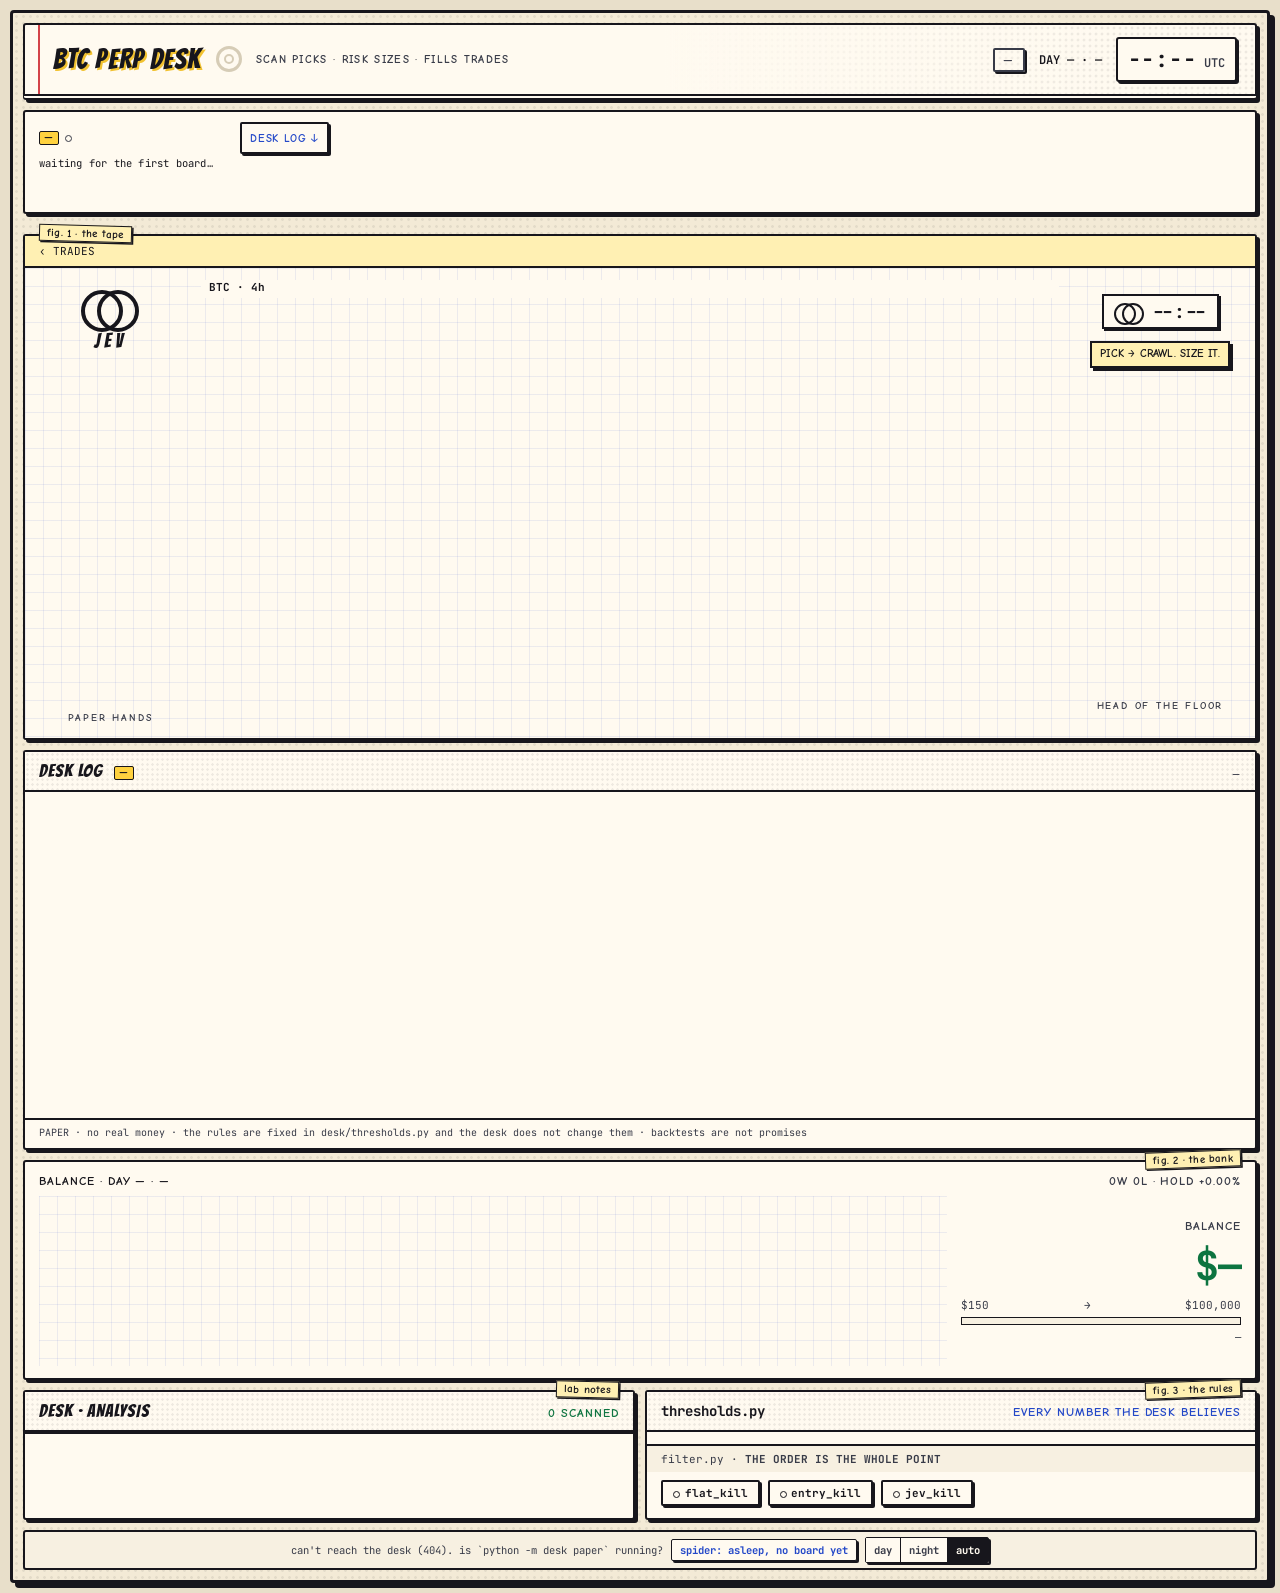
==== dashboard/index.html @ b310fc2a "Comic lab-notebook theme: the review's fixes, tests for its hooks, the rules file - The chart's entr" ====
<!doctype html>
<html lang="en">
<head>
<meta charset="utf-8">
<meta name="viewport" content="width=device-width, initial-scale=1">
<title>Perp Desk</title>
<!-- the comic lab-notebook theme: a day edition and a night edition (auto: the device's light / dark setting; the
     footer's switch picks one and edition.js remembers it on this device) -->
<meta name="color-scheme" content="light dark">
<meta name="theme-color" content="#e8dfca" media="(prefers-color-scheme: light)">
<meta name="theme-color" content="#0d1119" media="(prefers-color-scheme: dark)">
<script>try{var e=localStorage.getItem("desk-edition");if(e=="day"||e=="night")document.documentElement.dataset.edition=e}catch(x){}</script>
<link rel="preconnect" href="https://fonts.googleapis.com">
<link rel="preconnect" href="https://fonts.gstatic.com" crossorigin>
<link rel="stylesheet" href="https://fonts.googleapis.com/css2?family=JetBrains+Mono:wght@400;600;700&display=swap">
<!-- lettering, subset to letters and punctuation: every digit, $, % and sign falls through to JetBrains Mono. The
     headings' face also has the hyphen ("VOL-TREND"): a heading never holds a negative number -->
<link rel="stylesheet" href="https://fonts.googleapis.com/css2?family=Bangers&display=swap&text=ABCDEFGHIJKLMNOPQRSTUVWXYZabcdefghijklmnopqrstuvwxyz%20%21%22%26%27%28%29%2A%2C.%2F%3A%3B%3F%40_%C2%B7%E2%80%A6%E2%80%94%E2%80%93%E2%80%98%E2%80%99%E2%80%9C%E2%80%9D%2D">
<link rel="stylesheet" href="https://fonts.googleapis.com/css2?family=Comic+Neue:wght@700&display=swap&text=ABCDEFGHIJKLMNOPQRSTUVWXYZabcdefghijklmnopqrstuvwxyz%20%21%22%26%27%28%29%2A%2C.%2F%3A%3B%3F%40_%C2%B7%E2%80%A6%E2%80%94%E2%80%93%E2%80%98%E2%80%99%E2%80%9C%E2%80%9D">
<link rel="stylesheet" href="style.css">
<link rel="stylesheet" href="activity.css">
<link rel="stylesheet" href="theme-comic.css">
</head>
<body>
<div class="frame">

  <header class="panel header">
    <div class="brand">
      <h1 id="title">BTC PERP DESK</h1>
      <span class="ring" aria-hidden="true"></span>
      <span class="tagline" id="tagline">SCAN PICKS · RISK SIZES · FILLS TRADES</span>
    </div>
    <div class="clock">
      <span class="mode" id="mode">—</span>
      <span class="daydate" id="daydate">DAY — · —</span>
      <span class="time"><b id="time">--:--</b> UTC</span>
    </div>
  </header>

  <nav class="panel coins" id="coins" hidden aria-label="paper accounts"></nav>
  <section class="panel act-monitor act-wait" id="monitor" aria-label="desk monitor: the last desk run, replayed, and live prices"></section>

  <section class="agents desk-only" id="agents"></section>

  <section class="panel stage desk-only" id="stage">
    <div class="ticker" id="ticker">‹ TRADES</div>
    <div class="stage-body">
      <aside class="stage-left">
        <div class="jev-badge"><span class="jev-rings" aria-hidden="true"></span><span>JEV</span></div>
        <div class="jev-box" id="jevbox"></div>
        <div class="floor-label">PAPER HANDS</div>
      </aside>
      <div class="chart-wrap">
        <div class="chart-head"><span id="chart-title">BTC · 4h</span><span id="chart-sub"></span></div>
        <canvas id="chart"></canvas>
        <canvas id="web" class="web"></canvas>
        <div class="bubbles" id="bubbles"></div>
      </div>
      <aside class="stage-right">
        <div class="chips" id="chips"></div>
        <div class="mini-clock"><span class="jev-rings sm" aria-hidden="true"></span><b id="mini-time">--:--</b></div>
        <div class="bubble static" id="chief-bubble">pick → crawl. size it.</div>
        <div class="sprite-slot" id="chief-sprite"></div>
        <div class="floor-label">HEAD OF THE FLOOR</div>
        <div class="kill-state" id="kill-state"></div>
      </aside>
    </div>
  </section>

  <!-- the VT basket's tab: its three coins instead of the price chart and the agents -->
  <section class="panel basket basket-only" id="basket">
    <div class="ticker" id="vt-ticker">‹ BASKET</div>
    <div class="panel-head"><span>HOLDINGS · AT THE 00:00 UTC CLOSE</span><span class="wait" id="vt-next">NEXT DECISION 00:00 UTC</span></div>
    <div class="vt-body">
      <div class="ol-exp" id="vt-exp"></div>
      <p class="vt-rule" id="vt-rule"></p>
      <div class="holdings" id="holdings"></div>
      <p class="vt-note" id="vt-note"></p>
    </div>
  </section>
  <section class="panel act-log act-wait" id="desklog" aria-label="desk log: the last desk run, step by step, and what is live"></section>

  <section class="panel balance">
    <div class="bal-head">
      <span class="label">BALANCE · <span id="bal-day">DAY —</span> · <span id="bal-mode">—</span></span>
      <span class="label right"><span id="bal-record">0W 0L</span> · HOLD <span id="bal-hold">+0.00%</span></span>
    </div>
    <div class="bal-body">
      <div class="bal-charts">
        <canvas id="equity"></canvas>
        <canvas id="pnlbars"></canvas>
      </div>
      <div class="bal-side">
        <div class="label muted">BALANCE</div>
        <div class="big" id="balance">$—</div>
        <div class="goal">
          <div class="goal-line"><span id="goal-from">$150</span><span>→</span><span id="goal-to">$100,000</span></div>
          <div class="bar"><i id="goal-bar"></i></div>
          <div class="goal-note" id="goal-note">—</div>
        </div>
      </div>
    </div>
  </section>

  <section class="bottom">
    <div class="panel analysis">
      <div class="panel-head"><span id="analysis-title">DESK · ANALYSIS</span><span class="scan-count" id="scanned">0 SCANNED</span></div>
      <div class="stats" id="stats"></div>
      <div class="outlook desk-only" id="outlook"></div>
      <div class="analysis-body">
        <ol class="gates desk-only" id="gates"></ol>
        <ul class="events" id="events"></ul>
      </div>
    </div>
    <div class="panel thresholds">
      <div class="panel-head"><span class="mono-title">thresholds.py</span><span class="accent">EVERY NUMBER THE DESK BELIEVES</span></div>
      <div id="thr"></div>
      <div class="filter-line desk-only">filter.py · <b>THE ORDER IS THE WHOLE POINT</b></div>
      <div class="filter-line basket-only">voltrend.py · <b>ONE CODE PATH: PAPER = BACKTEST</b> · paper only, no kill switches</div>
      <div class="kills desk-only">
        <button data-kill="flat_kill" title="close the position now and stop entering">flat_kill</button>
        <button data-kill="entry_kill" title="keep the position and stop, no new entries">entry_kill</button>
        <button data-kill="jev_kill" title="stop consulting Jev">jev_kill</button>
        <span class="kill-hint" id="kill-hint"></span>
      </div>
    </div>
  </section>

  <footer class="foot"><span id="foot">connecting…</span><button type="button" class="spider-toggle" id="spider-toggle" hidden aria-pressed="true" title="the pixel spider walks to whatever the desk just did: the gate cards in the order the desk checks them, the newest candle, the trigger line, new fills (on VT: each coin's row, then the bank). it curls up when the board is stale">spider: on</button><span class="edition" role="group" aria-label="page colors" title="day or night paper; auto follows this device's light or dark setting"><button type="button" data-edition-pick="day" aria-pressed="false">day</button><button type="button" data-edition-pick="night" aria-pressed="false">night</button><button type="button" data-edition-pick="auto" aria-pressed="true">auto</button></span></footer>
</div>
<script src="app.js"></script>
<script src="spider.js"></script>
<script src="activity.js"></script>
<script src="edition.js"></script>
</body>
</html>
---- dashboard/style.css ----
:root {
  --bg: #070b10;
  --ink: #070b10;
  --panel: #10161f;
  --panel-2: #17202c;
  --line: #2a384c;
  --text: #f3f7fb;
  --muted: #93a0b4;
  --dim: #617086;
  --green: #3ee08f;   /* up, profit, pass, scan */
  --red: #ff3344;     /* down, loss, drop, a kill that is on */
  --orange: #ff6a00;  /* risk, the stop */
  --amber: #ffd84a;   /* paper, vet, wait, an order waiting */
  --yellow: var(--amber); /* activity.css / activity.js still use this name */
  --pink: var(--cyan);    /* activity.css still uses this name; the color is the live cyan */
  --blue: #6ea0ff;    /* crowd, the slow average */
  --cyan: #2ee6ff;    /* crawler, live prices, the fast average */
  --lime: #d6ff4a;    /* size */
  --ice: #d5deea;     /* fills */
  --white: #f7f8fb;   /* chief */
  --btc: #f7931a;
  --eth: #627eea;
  --sol: #8b7cff;
  --vt: #2ee6ff;
  --coin: var(--text);
  --pixel: "Silkscreen", "Press Start 2P", ui-monospace, monospace;
  --mono: "JetBrains Mono", ui-monospace, SFMono-Regular, Menlo, monospace;
  color-scheme: dark;
}
body[data-coin="BTC"] { --coin: var(--btc); }
body[data-coin="ETH"] { --coin: var(--eth); }
body[data-coin="SOL"] { --coin: var(--sol); }
body[data-coin="VT"] { --coin: var(--vt); }

* { box-sizing: border-box; }
html, body { margin: 0; background: #05080c; color: var(--text); font-family: var(--mono); }
body { padding: 10px; }

.frame {
  max-width: 1320px; margin: 0 auto; background-color: var(--bg); border: 1px solid rgba(46, 230, 255, .35);
  border-radius: 2px; padding: 10px; display: grid; gap: 10px;
  background-image:
    linear-gradient(rgba(46, 230, 255, .035) 1px, transparent 1px),
    linear-gradient(90deg, rgba(46, 230, 255, .035) 1px, transparent 1px);
  background-size: 22px 22px;
  box-shadow: 0 0 0 1px rgba(46, 230, 255, .12), 0 16px 40px rgba(0, 0, 0, .35);
}

.panel { background: var(--panel); border: 1px solid var(--line); border-radius: 2px; box-shadow: inset 0 1px 0 rgba(255, 255, 255, .04); }
.label { font-family: var(--pixel); font-size: 12px; letter-spacing: .08em; color: var(--text); }
.muted { color: var(--muted); }
.accent { color: var(--cyan); }
.scan-count { color: var(--green); }
.wait { color: var(--amber); }
.right { text-align: right; }

/* header */
.header { display: flex; justify-content: space-between; align-items: center; padding: 12px 18px; gap: 12px; flex-wrap: wrap; }
.brand { display: flex; align-items: center; gap: 14px; min-width: 0; flex-wrap: wrap; }
.brand h1 { margin: 0; font-family: var(--pixel); font-size: 28px; letter-spacing: .06em; font-weight: 700; color: var(--coin); }
.ring { width: 26px; height: 26px; border: 3px solid var(--dim); border-radius: 50%; position: relative; }
.ring::after { content: ""; position: absolute; inset: 5px; border: 2px solid var(--dim); border-radius: 50%; }
html[data-desk="up"] .ring {
  border-color: transparent; border-top-color: var(--cyan); border-right-color: var(--green);
  animation: spin 2.8s linear infinite;
}
html[data-desk="up"] .ring::after { border-color: transparent; border-bottom-color: var(--cyan); }
@keyframes spin { to { transform: rotate(360deg); } }
.tagline { font-family: var(--pixel); font-size: 11px; color: var(--dim); letter-spacing: .25em; }
.clock { display: flex; align-items: center; gap: 14px; font-family: var(--pixel); font-size: 12px; color: var(--muted); }
.clock .time { border: 1px solid var(--line); padding: 6px 10px; border-radius: 3px; color: var(--muted); }
.clock .time b { font-size: 22px; color: var(--white); font-family: var(--mono); letter-spacing: .04em; }
.mode { padding: 3px 8px; border-radius: 2px; border: 1px solid currentColor; letter-spacing: .15em; }
.mode.paper { color: #1a1203; background: var(--amber); border-color: var(--amber); }
.mode.live { color: #1a0508; background: var(--red); border-color: var(--red); }
.mode.replay { color: #06101f; background: var(--blue); border-color: var(--blue); }
.mode.shadow { color: #06101f; background: var(--cyan); border-color: var(--cyan); }

/* BTC SHADOW: the link on the main board, and its own page (shadow.html) */
.shadow-link { display: flex; gap: 10px; align-items: center; flex-wrap: wrap; padding: 9px 12px; color: var(--text); text-decoration: none; font-size: 11px; border-color: var(--cyan); }
.shadow-link[hidden] { display: none; }
.shadow-link b { font-family: var(--pixel); font-size: 13px; color: var(--btc); letter-spacing: .08em; }
.shadow-link .mode { font-family: var(--pixel); font-size: 10px; }
.shadow-link.bad { border-color: var(--red); }
.shadow-page .back { color: var(--muted); font-family: var(--mono); font-size: 11px; }
.shadow-page .ok { color: var(--green); } .shadow-page .bad { color: var(--red); } .shadow-page .amber { color: var(--amber); }
.sh-status, .sh-lock, .sh-warn { padding: 10px 14px; font-size: 11.5px; line-height: 1.6; overflow-wrap: anywhere; }
.sh-warn { border-color: var(--red); }
.sh-lock form { display: flex; gap: 8px; flex-wrap: wrap; align-items: center; }
.sh-lock input[type=password] { flex: 1 1 220px; min-width: 0; background: var(--panel-2); color: var(--text); border: 1px solid var(--line); padding: 7px 8px; font-family: var(--mono); }
.sh-lock button { background: var(--cyan); color: #06101f; border: 0; padding: 7px 14px; font-family: var(--pixel); cursor: pointer; }
.sh-lock .remember { font-size: 10.5px; color: var(--muted); flex-basis: 100%; }
.sh-err { color: var(--red); flex-basis: 100%; }
#board { display: grid; gap: 10px; }
#board[hidden] { display: none; }
#board .panel-head { display: flex; justify-content: space-between; gap: 10px; flex-wrap: wrap; padding: 8px 12px; font-family: var(--pixel); font-size: 11px; border-bottom: 1px solid var(--line); }
#board .panel-head .muted { font-family: var(--mono); font-size: 10px; }
.sh-two { display: grid; grid-template-columns: repeat(2, minmax(0, 1fr)); gap: 1px; background: var(--line); }
.sh-two > div { background: var(--panel); padding: 10px 12px; min-width: 0; }
.sh-two .big { font-size: 26px; font-weight: 700; margin: 4px 0 8px; }
#board .stats { display: grid; gap: 4px; padding: 8px 12px; }
#board .stats > div { display: flex; justify-content: space-between; gap: 10px; font-size: 11px; border-bottom: 1px dotted var(--line); padding-bottom: 3px; }
#board .stats span { color: var(--muted); flex: 0 0 auto; }
#board .stats b { text-align: right; font-weight: 600; overflow-wrap: anywhere; min-width: 0; }
.sh-body { padding: 8px 12px; font-size: 11.5px; line-height: 1.55; }
.sh-body p { margin: 0 0 6px; }
#board ul { list-style: none; margin: 0; padding: 8px 12px; display: grid; gap: 5px; font-size: 11px; line-height: 1.5; overflow-wrap: anywhere; }
.sh-checks li b { display: inline-block; width: 38px; font-family: var(--pixel); font-size: 10px; }
.sh-checks li i { display: block; font-style: normal; color: var(--dim); margin-left: 42px; }
#board details { margin-top: 3px; } #board summary { color: var(--dim); cursor: pointer; font-size: 10px; }
#board pre { white-space: pre-wrap; overflow-wrap: anywhere; font-size: 10px; color: var(--muted); max-height: 320px; overflow: auto; margin: 4px 0 0; }
.sh-notes { padding-bottom: 8px; } .sh-notes details { padding: 0 12px; }
@media (max-width: 560px) { .sh-two { grid-template-columns: minmax(0, 1fr); } .sh-two .big { font-size: 22px; } }

/* account tabs: one per paper account (BTC, ETH, SOL, the VT basket), plus the total. app.js sets --tabs */
.coins { display: grid; grid-template-columns: repeat(var(--tabs, 4), minmax(0, 1fr)); gap: 1px; padding: 0; overflow: hidden; background: var(--line); }
.coins[hidden] { display: none; }
.coin { background: var(--panel); border: 0; color: var(--text); text-align: left; padding: 9px 12px; cursor: pointer; display: grid; gap: 2px; font-family: var(--mono); min-width: 0; }
.coin:focus-visible { outline: 2px solid var(--cyan); outline-offset: -2px; }
.coin.on { background: #1a2636; }
.coin[data-coin="BTC"] .c-name { color: var(--btc); }
.coin[data-coin="ETH"] .c-name { color: var(--eth); }
.coin[data-coin="SOL"] .c-name { color: var(--sol); }
.coin[data-coin="VT"] .c-name { color: var(--vt); }
.coin.on[data-coin="BTC"] { box-shadow: inset 0 -3px 0 var(--btc); }
.coin.on[data-coin="ETH"] { box-shadow: inset 0 -3px 0 var(--eth); }
.coin.on[data-coin="SOL"] { box-shadow: inset 0 -3px 0 var(--sol); }
.coin.on[data-coin="VT"] { box-shadow: inset 0 -3px 0 var(--vt); }
.coin.total { cursor: default; }
.coin .c-name { font-family: var(--pixel); font-size: 13px; letter-spacing: .08em; display: flex; justify-content: space-between; gap: 6px; }
.coin .c-name i { font-style: normal; font-family: var(--mono); font-size: 10px; color: var(--muted); letter-spacing: 0; }
.coin .c-bank { font-weight: 700; font-size: 16px; }
.coin .c-sub { font-size: 10px; color: var(--muted); white-space: nowrap; overflow: hidden; text-overflow: ellipsis; }
/* five tabs don't fit a desktop's width in one line: let the sub-line wrap there (phones keep one line) */
@media (min-width: 561px) { .coin { align-content: start; } .coin .c-sub { white-space: normal; } }
.live-dot { display: inline-block; width: 7px; height: 7px; border-radius: 50%; background: var(--cyan); margin-right: 5px; vertical-align: middle; box-shadow: 0 0 8px var(--cyan); animation: pulse 1.4s infinite; }
.live-word { color: var(--cyan); }
@keyframes pulse { 0%, 100% { opacity: 1; } 50% { opacity: .25; } }

/* the VT basket's tab (render() sets body.kind-basket) has no agents, candle chart, gates or kill switches */
body.kind-basket .desk-only, body:not(.kind-basket) .basket-only { display: none; }
body.kind-basket .analysis-body { grid-template-columns: minmax(0, 1fr); }

/* agent cards */
.agents { display: grid; grid-template-columns: repeat(4, minmax(0, 1fr)); gap: 10px; }
.card {
  background: var(--panel); border: 1px solid var(--line); border-top: 2px solid var(--card, var(--line)); border-radius: 2px; padding: 10px 12px 9px;
  display: grid; grid-template-columns: 38px 1fr auto; grid-template-rows: auto auto auto auto; column-gap: 10px;
  min-width: 0; position: relative; overflow: hidden;
}
.card::after {
  content: ""; position: absolute; top: 0; bottom: 0; left: 0; width: 42%;
  background: linear-gradient(90deg, transparent, rgba(255, 255, 255, .16), transparent);
  transform: translate3d(-130%, 0, 0); pointer-events: none;
}
html[data-desk="up"] .card.alert::after,
html[data-desk="up"] .card.active::after { animation: sheen 4.8s ease-in-out infinite; }
.card:nth-child(2)::after { animation-delay: .55s; }
.card:nth-child(3)::after { animation-delay: 1.1s; }
.card:nth-child(4)::after { animation-delay: 1.65s; }
.card:nth-child(5)::after { animation-delay: 2.2s; }
.card:nth-child(6)::after { animation-delay: 2.75s; }
.card:nth-child(7)::after { animation-delay: 3.3s; }
.card:nth-child(8)::after { animation-delay: 3.85s; }
@keyframes sheen {
  0%, 62% { transform: translate3d(-130%, 0, 0); }
  100% { transform: translate3d(280%, 0, 0); }
}
.card.alert { box-shadow: 0 0 0 1px var(--card, var(--line)) inset, 0 0 16px color-mix(in srgb, var(--card, var(--white)) 42%, transparent); }
.card.blocked { border-color: var(--red); box-shadow: 0 0 0 1px var(--red) inset, 0 0 14px rgba(255, 77, 109, .35); }
.card .sprite { grid-row: 1 / span 2; width: 34px; height: 34px; image-rendering: pixelated; }
.card .name { font-family: var(--pixel); font-size: 18px; font-weight: 700; letter-spacing: .04em; line-height: 1.1; }
.card .role { font-family: var(--pixel); font-size: 10px; color: var(--dim); grid-column: 2; }
.card .asks { position: absolute; top: 8px; right: 10px; font-family: var(--pixel); font-size: 9px; color: var(--muted); border: 1px solid var(--line); padding: 1px 5px; }
.card .detail { grid-column: 1 / span 2; font-family: var(--pixel); font-size: 10px; color: var(--dim); margin-top: 8px; white-space: nowrap; overflow: hidden; text-overflow: ellipsis; }
.card .value { grid-column: 3; grid-row: 3; align-self: end; font-family: var(--mono); font-weight: 700; font-size: 18px; white-space: nowrap; color: var(--card, var(--text)); }
.card .bar { grid-column: 1 / span 3; margin-top: 5px; }
.card .quote { grid-column: 1 / span 3; font-size: 10.5px; color: var(--muted); margin-top: 5px; white-space: nowrap; overflow: hidden; text-overflow: ellipsis; }
.bar { height: 3px; background: var(--line); border-radius: 2px; overflow: hidden; }
.bar i { display: block; height: 100%; width: 0; background: var(--green); transition: width .4s; }

/* stage */
.stage { padding: 0; overflow: hidden; }
.ticker { font-family: var(--pixel); font-size: 11px; color: var(--muted); letter-spacing: .08em; padding: 8px 14px; border-bottom: 1px solid var(--line); white-space: nowrap; overflow: hidden; text-overflow: ellipsis; }
.ticker .hl { color: var(--white); border: 1px solid var(--line); padding: 0 6px; margin: 0 4px; }
.ticker .hl.long { color: var(--green); border-color: var(--green); }
.ticker .hl.short { color: var(--red); border-color: var(--red); }
.ticker .hl.flat { color: var(--muted); border-color: var(--line); }
.stage-body { display: grid; grid-template-columns: 170px minmax(0, 1fr) 190px; min-height: 470px; background:
  radial-gradient(ellipse at 50% 120%, rgba(46, 230, 255, .08), transparent 60%), var(--panel); }
.stage-left, .stage-right { padding: 14px; display: flex; flex-direction: column; gap: 12px; align-items: center; }
.jev-badge { display: flex; flex-direction: column; align-items: center; gap: 6px; font-family: var(--pixel); font-size: 16px; letter-spacing: .3em; margin-top: 8px; }
.jev-rings { width: 58px; height: 34px; position: relative; display: inline-block; }
.jev-rings::before, .jev-rings::after { content: ""; position: absolute; top: 0; width: 34px; height: 34px; border: 4px solid var(--white); border-radius: 50%; }
.jev-rings::before { left: 0; } .jev-rings::after { right: 0; }
.jev-rings.sm { width: 30px; height: 18px; } .jev-rings.sm::before, .jev-rings.sm::after { width: 18px; height: 18px; border-width: 2px; }
.jev-box { width: 100%; font-size: 10.5px; color: var(--muted); display: grid; gap: 6px; }
.jev-box .q { display: grid; gap: 3px; }
.jev-box .q span { font-family: var(--pixel); font-size: 9px; color: var(--dim); }
.floor-label { font-family: var(--pixel); font-size: 10px; color: var(--muted); letter-spacing: .18em; margin-top: auto; text-align: center; }

.chart-wrap { position: relative; padding: 12px 6px 6px; min-width: 0; overflow: hidden; }
.chart-head { display: flex; gap: 12px; flex-wrap: wrap; font-family: var(--pixel); font-size: 11px; color: var(--muted); padding: 0 8px 4px; }
#chart-title { color: var(--coin); }
.chart-head #chart-sub { color: var(--dim); }
.swatch { display: inline-block; width: 14px; height: 3px; margin: 0 1px 0 3px; vertical-align: middle; border-radius: 1px; }
.swatch.fast { background: var(--cyan); box-shadow: 0 0 6px var(--cyan); }
.swatch.slow { background: var(--blue); }
.swatch.channel { width: 16px; background: repeating-linear-gradient(90deg, var(--muted) 0 3px, transparent 3px 5px); }
.swatch.stop { background: var(--orange); }
.chart-wrap::before {
  content: ""; position: absolute; left: 8px; right: 8px; top: 28px; height: 2px; z-index: 1;
  background: linear-gradient(90deg, transparent, var(--cyan), transparent);
  opacity: 0; pointer-events: none; transform: translate3d(0, 0, 0);
}
body.has-live .chart-wrap::before { opacity: .5; animation: scan 3.6s linear infinite; }
@keyframes scan { from { transform: translate3d(0, 0, 0); } to { transform: translate3d(0, 300px, 0); } }
#chart { width: 100%; height: 330px; display: block; }
.web { position: absolute; left: 0; top: 0; width: 100%; height: 100%; pointer-events: none; }
.bubbles { position: absolute; inset: 0; pointer-events: none; z-index: 2; }
.bubble { position: absolute; font-size: 10.5px; color: var(--white); background: rgba(13,15,31,.92); border: 1px solid var(--dim); padding: 4px 7px; border-radius: 2px; max-width: 250px; line-height: 1.35; }
.bubble.static { position: static; border-color: var(--line); }
.bubble b { font-family: var(--pixel); font-size: 9px; letter-spacing: .1em; margin-right: 5px; }
.sprite-slot canvas { width: 48px; height: 48px; image-rendering: pixelated; }

.chips { display: flex; gap: 4px; flex-wrap: wrap; justify-content: center; }
.chip { width: 30px; height: 30px; border-radius: 50%; display: grid; place-items: center; font-family: var(--pixel); font-size: 12px; color: #111; font-weight: 700; border: 2px solid rgba(0,0,0,.35); }
.chip.off { opacity: .28; }
.mini-clock { display: flex; align-items: center; gap: 8px; border: 1px solid var(--line); padding: 4px 10px; }
.mini-clock b { color: var(--text); font-size: 18px; }
.kill-state { font-family: var(--pixel); font-size: 10px; display: grid; gap: 3px; width: 100%; }
.kill-state div { display: flex; justify-content: space-between; color: var(--dim); }
.kill-state .on { color: var(--red); }

/* the VT basket: one row per coin */
.basket { overflow: hidden; }
.vt-body { padding: 10px 14px 12px; display: grid; gap: 8px; }
.vt-body .ol-exp { margin: 0; }
.vt-rule, .vt-note { margin: 0; font-size: 10.5px; color: var(--muted); line-height: 1.5; }
.holdings { display: grid; gap: 1px; background: var(--line); border: 1px solid var(--line); }
.h-row { display: grid; grid-template-columns: 84px repeat(6, minmax(0, 1fr)); gap: 1px; }
.h-row > div { background: var(--panel-2); padding: 6px 8px; min-width: 0; }
.h-row > div > span { display: none; font-size: 9.5px; color: var(--dim); }   /* per-cell labels: phones only */
.h-row b { display: block; font-size: 12px; white-space: nowrap; overflow: hidden; text-overflow: ellipsis; }
.h-row i { display: block; font-style: normal; font-size: 10px; color: var(--muted); }
.h-row .h-coin b { font-family: var(--pixel); font-size: 13px; color: var(--text); }
.h-row .h-coin.coin-btc b { color: var(--btc); }
.h-row .h-coin.coin-eth b { color: var(--eth); }
.h-row .h-coin.coin-sol b { color: var(--sol); }
html[data-desk="up"] .pend b { animation: pulse 1.6s infinite; }
.h-row .pend b { color: var(--amber); }
.h-head > div { background: var(--panel); font-size: 9.5px; color: var(--dim); padding: 5px 8px; }
.rule { display: grid; grid-template-columns: minmax(0, 1fr) auto; column-gap: 8px; padding: 2px 0 3px 12px; border-bottom: 1px dotted var(--line); }
.rule .n { color: var(--text); }
.rule i { grid-column: 1 / -1; font-style: normal; font-size: 10px; color: var(--dim); }

/* balance */
.balance { padding: 12px 14px; }
.bal-head { display: flex; justify-content: space-between; gap: 10px; flex-wrap: wrap; }
.bal-head .right { color: var(--muted); }
.bal-head .ok { color: var(--green); }
.bal-head .bad { color: var(--red); }
body.has-live .big { text-shadow: 0 0 16px color-mix(in srgb, currentColor 50%, transparent); }
.bal-body { display: grid; grid-template-columns: minmax(0, 1fr) 280px; gap: 14px; margin-top: 8px; }
.bal-charts canvas { width: 100%; display: block; }
#equity { height: 120px; }
#pnlbars { height: 46px; margin-top: 4px; }
.bal-side { display: flex; flex-direction: column; align-items: flex-end; justify-content: center; gap: 6px; }
.big { font-family: var(--mono); font-weight: 700; font-size: 40px; color: var(--green); letter-spacing: -.01em; }
.goal { width: 100%; display: grid; gap: 5px; }
.goal-line { display: flex; justify-content: space-between; font-family: var(--pixel); font-size: 11px; color: var(--muted); }
.goal .bar { height: 6px; } .goal .bar i { background: var(--green); box-shadow: 0 0 8px rgba(62, 224, 143, .55); }
.goal-note { font-size: 10.5px; color: var(--muted); text-align: right; }
.goal-note span { white-space: nowrap; }

/* bottom */
.bottom { display: grid; grid-template-columns: minmax(0, 1fr) minmax(0, 1fr); gap: 10px; }
.panel-head { display: flex; justify-content: space-between; gap: 8px; font-family: var(--pixel); font-size: 12px; letter-spacing: .08em; padding: 10px 14px; border-bottom: 1px solid var(--line); }
.mono-title { font-family: var(--mono); font-weight: 700; letter-spacing: 0; font-size: 14px; }
.stats { display: grid; grid-template-columns: repeat(7, minmax(0, 1fr)); gap: 1px; background: var(--line); border-bottom: 1px solid var(--line); }
.stats div { background: var(--panel-2); padding: 6px 8px; min-width: 0; }
.stats span { display: block; font-size: 9.5px; color: var(--dim); }
.stats b { font-size: 12px; white-space: nowrap; }
.stats .sym b { color: var(--coin); font-family: var(--pixel); }
.outlook:empty { display: none; }
.outlook { padding: 8px 14px 0; }
.ol-head { font-family: var(--pixel); font-size: 10px; color: var(--muted); letter-spacing: .06em; margin-bottom: 5px; }
.ol-exp { font-family: var(--pixel); font-size: 10px; color: var(--orange); letter-spacing: .06em; margin-bottom: 6px; }
.ol-rows { display: flex; gap: 6px; overflow-x: auto; padding-bottom: 4px; }
.ol-rows div { flex: 0 0 auto; background: var(--panel-2); border: 1px solid var(--line); border-radius: 3px; padding: 4px 8px; display: grid; gap: 1px; }
.ol-rows div.now { border-color: var(--green); }
.ol-rows span { font-size: 9.5px; color: var(--dim); }
.ol-rows b { font-size: 12px; }
.ol-rows i { font-style: normal; font-size: 10px; color: var(--muted); }
.analysis-body { display: grid; grid-template-columns: minmax(0, 1fr) minmax(0, 1fr); gap: 10px; padding: 10px 14px; }
.gates { list-style: none; margin: 0; padding: 0; display: grid; gap: 2px; font-size: 11px; }
.gates li { display: flex; justify-content: space-between; gap: 8px; border-bottom: 1px dotted var(--line); padding: 2px 0; min-width: 0; }
.gates li span:first-child { color: var(--muted); white-space: nowrap; overflow: hidden; text-overflow: ellipsis; min-width: 0; }
.v { font-family: var(--pixel); font-size: 10px; font-weight: 700; }
.v.PASS { color: var(--green); } .v.MARK { color: var(--amber); } .v.DROP { color: var(--red); }
.v.WAIT { color: var(--blue); } .v.SKIP { color: var(--dim); }
.events { list-style: none; margin: 0; padding: 0; font-size: 10.5px; color: var(--muted); display: grid; gap: 4px; max-height: 260px; overflow: auto; align-content: start; }
.events b { font-family: var(--pixel); font-size: 9px; margin-right: 4px; }

.thresholds { display: flex; flex-direction: column; }
#thr { padding: 6px 14px; font-size: 11.5px; flex: 1; }
.thr-sec { color: var(--dim); font-size: 10.5px; margin: 8px 0 3px; }
.thr-row { display: grid; grid-template-columns: minmax(0, 1fr) 90px 90px 16px; gap: 8px; padding: 1px 0 1px 12px; }
.thr-row .n { color: var(--text); white-space: nowrap; overflow: hidden; text-overflow: ellipsis; }
.thr-row .t { color: var(--dim); }
.thr-row .c { text-align: right; }
.ok { color: var(--green); } .bad { color: var(--red); } .na { color: var(--dim); }
.filter-line { padding: 6px 14px; font-size: 11px; color: var(--muted); border-top: 1px solid var(--line); }
.kills { display: flex; gap: 8px; padding: 8px 14px 12px; flex-wrap: wrap; align-items: center; }
.kills button { font-family: var(--mono); font-size: 11px; color: var(--green); background: transparent; border: 1px solid var(--green); padding: 4px 10px; border-radius: 2px; cursor: pointer; }
.kills button.on { color: #111; background: var(--red); border-color: var(--red); }
.kills button:focus-visible { outline: 2px solid var(--cyan); outline-offset: 2px; }
.kill-hint { font-size: 10px; color: var(--dim); }

.foot { font-size: 10px; color: var(--dim); text-align: center; padding: 2px; }
.spider-toggle { font: inherit; color: var(--muted); background: transparent; border: 1px solid var(--line); border-radius: 2px; padding: 2px 8px; margin-left: 8px; cursor: pointer; }
.spider-toggle[aria-pressed="true"] { color: var(--cyan); border-color: var(--cyan); }
.spider-toggle:focus-visible { outline: 2px solid var(--cyan); outline-offset: 2px; }

/* the walking crawler (spider.js): clipped to the frame so it can never move or widen the page, and it never
   takes a tap or a click */
.frame { position: relative; }
.spider-layer { position: absolute; inset: 0; overflow: hidden; pointer-events: none; z-index: 5; }
.spider-layer[hidden] { display: none; }
.spider, .spider-silk { position: absolute; left: 0; top: 0; pointer-events: none; will-change: transform; }
.spider { width: 36px; height: 36px; image-rendering: pixelated; filter: drop-shadow(0 0 2px rgba(46, 230, 255, .95)); }
.spider[data-mood="walk"] { filter: drop-shadow(0 0 3px #2ee6ff); }
.spider[data-mood="found"] { filter: drop-shadow(0 0 3px #ffd84a); }
.spider[data-mood="trade"] { filter: drop-shadow(0 0 3px #f7f8fb); }
.spider.asleep, .spider[data-mood="asleep"] { opacity: .4; filter: none; }   /* no fresh board: the desk is not running */
.spider-silk { display: none; width: 1px; height: 1px; background: var(--cyan); box-shadow: 0 0 6px var(--cyan); transform-origin: 0 0; }

/* phones and narrow windows */
@media (max-width: 980px) {
  .agents { grid-template-columns: repeat(2, minmax(0, 1fr)); }
  .stage-body { grid-template-columns: minmax(0, 1fr); }
  .stage-left, .stage-right { flex-direction: row; flex-wrap: wrap; justify-content: center; }
  .stage-left .floor-label, .stage-right .floor-label, .sprite-slot, .bubble.static { display: none; }
  .jev-box { width: auto; flex: 1; min-width: 200px; }
  .bubbles { display: none; }
  .bal-body, .bottom, .analysis-body { grid-template-columns: minmax(0, 1fr); }
  .bal-side { align-items: flex-start; order: -1; }
  .stats { grid-template-columns: repeat(4, minmax(0, 1fr)); }
  .h-row { grid-template-columns: 64px repeat(6, minmax(0, 1fr)); }
  .h-row b { white-space: normal; }
}
@media (max-width: 560px) {
  body { padding: 4px; }
  .frame { padding: 6px; gap: 6px; }
  /* on a phone, what you check first goes first: money, position, chart, then the desk */
  .header { order: 1; } .coins { order: 1; } .balance { order: 2; }
  .coins { grid-template-columns: repeat(2, minmax(0, 1fr)); } .stage, .basket { order: 3; } .agents { order: 4; }
  .coin.total:nth-child(odd) { grid-column: 1 / -1; }   /* five tabs: ALL takes the last row */
  .h-head { display: none; }
  .h-row { grid-template-columns: repeat(2, minmax(0, 1fr)); }
  .h-row .h-coin { grid-column: 1 / -1; display: flex; align-items: baseline; gap: 10px; }
  .h-row .h-coin > span { display: none; }
  .h-row > div > span { display: block; }
  .rule { padding-left: 0; }
  .bottom { order: 5; } .foot { order: 6; }
  .header { padding: 10px 12px; }
  .clock { width: 100%; justify-content: space-between; gap: 6px; flex-wrap: nowrap; }
  .daydate { white-space: nowrap; font-size: 10px; letter-spacing: .04em; }
  .clock .time { white-space: nowrap; padding: 4px 6px; }
  .clock .time b { font-size: 16px; }
  .mode { letter-spacing: .08em; padding: 3px 6px; }
  .coin .c-sub { white-space: normal; display: -webkit-box; -webkit-line-clamp: 2; -webkit-box-orient: vertical; }
  .ticker { white-space: normal; line-height: 1.7; }
  .agents { grid-template-columns: repeat(2, minmax(0, 1fr)); gap: 6px; }
  .card { grid-template-columns: 26px 1fr; padding: 8px; column-gap: 7px; }
  .card .sprite { width: 24px; height: 24px; grid-row: 1; }
  .card .name { font-size: 13px; align-self: center; }
  .card .role, .card .asks { display: none; }
  .card .detail { grid-column: 1 / span 2; margin-top: 6px; }
  .card .value { grid-column: 1 / span 2; grid-row: auto; font-size: 16px; }
  .card .bar { grid-column: 1 / span 2; }
  .card .quote { grid-column: 1 / span 2; white-space: normal; display: -webkit-box; -webkit-line-clamp: 3; -webkit-box-orient: vertical; }
  #equity { height: 100px; }
  .brand h1 { font-size: 20px; }
  .tagline { display: none; }
  .big { font-size: 30px; }
  #chart { height: 260px; }
  .thr-row { grid-template-columns: minmax(0, 1fr) 70px 70px 14px; padding-left: 0; }
  .stats { grid-template-columns: repeat(2, minmax(0, 1fr)); }
}

/* an account with no board this run (its step failed: a deposits.json mistake, say): app.js notice() says why */
.acct-err { padding: 8px 12px; font-size: 11px; line-height: 1.5; color: var(--orange); border-color: var(--orange); overflow-wrap: anywhere; }
.acct-err[hidden] { display: none; }
.coin.err .c-sub { white-space: normal; color: var(--orange); display: -webkit-box; -webkit-box-orient: vertical; -webkit-line-clamp: 3; }
@media (max-width: 560px) { .acct-err { order: 1; } }
@media (prefers-reduced-motion: reduce) {
  .live-dot,
  html[data-desk="up"] .ring,
  html[data-desk="up"] .card.alert::after,
  html[data-desk="up"] .card.active::after,
  body.has-live .chart-wrap::before,
  html[data-desk="up"] .pend b { animation: none; }
  html[data-desk="up"] .ring, html[data-desk="up"] .ring::after { border-color: var(--cyan); }
  body.has-live .chart-wrap::before { opacity: 0; }
  .spider { transition: none; }
}
---- dashboard/activity.css ----
/* The desk monitor and the desk log (activity.js). Built on style.css's tokens. Only opacity, transform and
   filter move, and only on a real event; reduced motion holds everything still. REPLAY is blue, LIVE is green.
   Text is --muted at the least (WCAG AA on the panel); --dim is for decoration only: line numbers and arrows. */

/* ---- the desk monitor: under the account tabs ---------------------------------------------------------- */
.act-monitor { padding: 7px 8px 12px; display: grid; gap: 4px; align-content: start; min-height: 182px; font-size: 10.5px;
  line-height: 13px; color: var(--muted); min-width: 0; }
.act-monitor > * { min-width: 0; }
.act-status { display: flex; align-items: center; gap: 6px; min-height: 24px; }
.act-pill { font-family: var(--pixel); font-size: 10px; letter-spacing: .12em; color: var(--yellow); border: 1px solid currentColor;
  padding: 0 4px; border-radius: 2px; line-height: 12px; flex: none; }
.act-pill.act-livemode { color: var(--red); }
/* steady: it blinks only when a board is read (activity.js), since the desk isn't running between its runs */
.act-dot { width: 7px; height: 7px; border-radius: 50%; background: var(--green); flex: none; }
.act-dot.act-stale { background: transparent; border: 1px solid var(--muted); }
.act-st { color: var(--text); font-size: 10px; letter-spacing: .02em; flex: 1; min-width: 0; }
.act-st.act-warn, .act-warn { color: var(--orange); }
.act-err { color: var(--red); font-size: 10px; }
.act-monitor.act-wait > :not(.act-status), .act-log.act-wait .act-lbody { visibility: hidden; }   /* no board yet */
.act-err[hidden] { display: none; }

/* the trigger meter: the live distance to the line (or the stop), on a 0-5 ATR scale */
.act-meter { display: grid; gap: 3px; }
.act-big { display: flex; align-items: baseline; gap: 8px; line-height: 20px; color: var(--text); flex-wrap: wrap; row-gap: 0; }
.act-big b { font-size: 18px; color: var(--white); font-variant-numeric: tabular-nums; flex: none; }
.act-big span { line-height: 14px; min-width: 0; }
.act-big b.act-hot { color: var(--yellow); }
.act-big b.act-word { font-size: 15px; letter-spacing: .02em; }
.act-up { color: var(--green) !important; }
.act-dn { color: var(--red) !important; }
.act-scale { display: grid; grid-template-columns: auto minmax(0, 1fr) auto; grid-template-areas: "e0 tr e1"; column-gap: 6px; row-gap: 2px; align-items: center; }
.act-end { font-size: 10px; line-height: 12px; color: var(--muted); }
.act-end:first-child { grid-area: e0; } .act-end:nth-child(3) { grid-area: e1; }
.act-track { grid-area: tr; position: relative; height: 10px; overflow: hidden;
  background: linear-gradient(var(--line), var(--line)) center / 100% 4px no-repeat,
    repeating-linear-gradient(90deg, transparent 0 calc(20% - 1px), var(--dim) calc(20% - 1px) 20%) center / 100% 10px no-repeat;
  border-left: 2px solid var(--yellow); }
.act-mk { position: absolute; left: 0; top: 0; width: calc(100% - 4px); height: 100%; transition: transform .6s ease; }
.act-mk::before { content: ""; position: absolute; left: 0; top: 0; width: 4px; height: 10px; background: var(--white); border-radius: 1px; }
.act-mk.act-past::before { background: var(--yellow); }
.act-mk[hidden] { display: none; }
.act-off .act-mk, .act-hidden .act-mk { transition: none; }   /* off screen or a hidden tab: it jumps, nothing glides */
.act-noscale .act-scale { display: none; }
.act-ticks { grid-area: tk; display: none; justify-content: space-between; font-size: 10px; line-height: 12px; color: var(--muted); }
.act-xp { display: block; font-size: 10px; line-height: 13px; letter-spacing: .02em; color: var(--orange); }
.act-xp:empty { display: none; }
.act-cap { font-size: 10px; color: var(--muted); }

/* VT: three coins against their 50-day averages */
.act-vtl { display: grid; gap: 1px; font-size: 10.5px; color: var(--text); align-content: start; }
.act-vtl > div { white-space: nowrap; overflow: hidden; text-overflow: ellipsis; font-size: 10px; }
.act-vtl b { font-weight: 600; color: var(--orange); }
.act-vtl i { font-style: normal; }
.act-vtl > .act-cap { white-space: normal; color: var(--muted); font-size: 10px; }

/* the gate strip: the last run's checks, in the desk's order */
.act-strip { display: grid; gap: 3px; align-content: start; }
.act-sh { display: flex; justify-content: space-between; gap: 8px; font-size: 10px; white-space: nowrap; overflow: hidden; }
.act-sh > span:first-child { color: var(--blue); overflow: hidden; text-overflow: ellipsis; }
.act-cnt { flex: none; color: var(--muted); }
.act-wd, .act-cnt .c-info, .act-cnt .c-skip { display: none; }   /* a phone: the grey nodes need no count */
.act-cnt .c-pass { color: var(--green); } .act-cnt .c-wait { color: var(--blue); } .act-cnt .c-drop { color: var(--red); }
.act-cnt .c-mark { color: var(--yellow); } .act-cnt .c-info, .act-cnt .c-skip { color: var(--muted); }
.act-sb { display: flex; gap: 8px; align-items: center; }
.act-sbody { flex: 1; min-width: 0; display: grid; gap: 4px; }
.act-nodes { display: flex; gap: 6px; min-height: 14px; align-items: center; }
.act-grp { display: flex; gap: 2px; flex: 1 1 0; min-width: 0; position: relative; }
.act-node { flex: 1 1 0; min-width: 5px; max-width: 22px; height: 14px; background: var(--dim); border-radius: 1px; }
.act-node.v-PASS { background: var(--green); } .act-node.v-WAIT { background: var(--blue); } .act-node.v-DROP { background: var(--red); }
.act-node.v-MARK { background: var(--yellow); } .act-node.v-SKIP { background: var(--dim); }
.act-node.act-jev { background: transparent; border: 1px dashed var(--muted); max-width: 22px; }
.act-node.act-block { box-shadow: 0 0 0 1px var(--panel), 0 0 0 2px var(--white); }
.act-node.act-after { opacity: .6; }
.act-nodes.act-rp .act-node { opacity: .18; transition: opacity .12s; }
.act-nodes.act-rp .act-node.on { opacity: 1; }
.act-nodes.act-rp .act-node.on.act-after { opacity: .6; }
.act-node.act-hold { animation: act-blink .3s 2; }
.act-chip { flex: 0 1 auto; min-width: 0; font-size: 10px; line-height: 13px; padding: 0 4px; border: 1px solid var(--line); border-radius: 2px;
  white-space: nowrap; overflow: hidden; text-overflow: ellipsis; color: var(--text); }
.act-chip.c-pass { border-color: var(--green); } .act-chip.c-drop { border-color: var(--red); color: var(--muted); }
.act-nodes.act-rp .act-chip { opacity: .2; transition: opacity .15s; }
.act-nodes.act-rp .act-chip.on { opacity: 1; }
.kind-basket .act-nodes { flex-wrap: wrap; gap: 3px; }
.act-read { font-size: 10px; color: var(--text); white-space: nowrap; overflow: hidden; text-overflow: ellipsis; }
.kind-basket .act-read { white-space: normal; }
.act-play { flex: none; width: 32px; height: 32px; font-size: 12px; color: var(--blue); background: transparent; border: 1px solid var(--line);
  border-radius: 2px; cursor: pointer; padding: 0; }
.act-play:focus-visible, .act-jump:focus-visible, .act-more:focus-visible { outline: 2px solid var(--pink); outline-offset: 1px; }

/* the countdown to the next close, and the jump to the log */
.act-next { font-size: 10px; color: var(--text); }
.act-next > span { display: block; }
.act-next > span + span { color: var(--muted); }
/* a 32 px tap target that overhangs its 24 px row by 4 px at each end (into the padding and the gap), so the row stays short */
.act-jump { flex: none; align-self: center; min-height: 32px; margin: -4px 0 -4px auto; font-family: var(--pixel); font-size: 10px; letter-spacing: .06em;
  color: var(--pink); background: transparent; border: 1px solid var(--line); padding: 0 8px; border-radius: 2px; cursor: pointer; }

/* ---- the desk log -------------------------------------------------------------------------------------- */
.act-log { min-height: 480px; display: flex; flex-direction: column; min-width: 0; }
.act-log .panel-head .act-pill { margin-left: 6px; vertical-align: 1px; }
.act-lrun { color: var(--muted); font-size: 10px; }
.act-lbody { display: grid; gap: 10px; padding: 8px 10px; flex: 1; align-content: start; min-width: 0; }
.act-lbody > * { min-width: 0; }
.act-rh { display: flex; align-items: center; justify-content: space-between; gap: 8px; font-size: 10px; color: var(--blue); margin-bottom: 4px; }
.act-more { display: block; width: 100%; min-height: 32px; margin: 0 0 4px; text-align: left; font: inherit; font-size: 10.5px; color: var(--muted);
  background: var(--panel-2); border: 1px dashed var(--line); border-radius: 2px; padding: 0 8px; cursor: pointer; }
.act-more[hidden] { display: none; }
.act-lines { list-style: none; margin: 0; padding: 0; counter-reset: l; font-size: 10.5px; line-height: 15px; color: var(--text); }
.act-lines li { counter-increment: l; display: grid; grid-template-columns: 50px minmax(0, 1fr) auto; column-gap: 6px; position: relative;
  padding-left: 10px; overflow-wrap: anywhere; }
.act-lines li::before { display: none; content: counter(l, decimal-leading-zero) "/" var(--n); color: var(--dim); }
.act-t { color: var(--muted); font-size: 10px; }
.act-v { font-family: var(--pixel); font-size: 10px; text-align: right; }
.act-v.v-PASS, .act-v.v-ABOVE { color: var(--green); } .act-v.v-WAIT { color: var(--blue); } .act-v.v-DROP, .act-v.v-BELOW { color: var(--red); }
.act-v.v-MARK { color: var(--yellow); } .act-v.v-SKIP { color: var(--muted); }
.act-lines .act-ph { color: var(--pink); font-size: 10px; margin-top: 3px; }
.act-lines .act-note { color: var(--muted); }
.act-lines .act-dim { color: var(--muted); }
.act-lines .act-after { opacity: .9; }
.act-lines .act-ev { color: var(--yellow); }
.act-lines.act-rp li { opacity: 0; transition: opacity .2s; }
.act-lines.act-rp li.on { opacity: 1; }
.act-lines.act-rp li.on.act-after { opacity: .9; }
.act-lines.act-rp li.cur .act-t::before { content: "▌"; position: absolute; left: 0; color: var(--green); animation: act-caret .5s steps(2) infinite; }
.act-short li:nth-last-child(n+13) { display: none; }

.act-side { display: grid; gap: 10px; align-content: start; }
.act-lh { font-family: var(--pixel); font-size: 10px; letter-spacing: .04em; color: var(--green); line-height: 14px; margin-bottom: 3px; }
.act-live { display: grid; gap: 3px; }
.act-lr { display: grid; grid-template-columns: minmax(0, 1fr); font-size: 10.5px; line-height: 14px; color: var(--text); }
.act-lr b { color: var(--muted); font-weight: 600; font-size: 10px; }
.act-lr .act-hot { color: var(--yellow); }
.act-tape { display: grid; border-top: 1px dotted var(--line); padding-top: 4px; }
.act-tape > div { font-size: 10px; line-height: 14px; height: 14px; white-space: nowrap; overflow: hidden; text-overflow: ellipsis; color: var(--muted); }
.act-tape > div.act-new { color: var(--text); }
.act-tape > div.act-ev { color: var(--yellow); }
.act-tape > div.act-warn { color: var(--orange); }
.act-tape > b { font-family: var(--pixel); font-size: 10px; font-weight: 400; letter-spacing: .04em; color: var(--muted); line-height: 14px; }
.act-tape > div:nth-of-type(-n+3) { display: none; }   /* a phone: the newest 3 */
.act-beat { display: grid; gap: 3px; font-size: 10px; line-height: 14px; color: var(--muted); border-top: 1px dotted var(--line); padding-top: 6px; }
.act-hbs { display: flex; flex-wrap: wrap; gap: 3px 4px; align-items: center; }
.act-hbs i { font-style: normal; color: var(--dim); }
.act-hb { border: 1px solid var(--line); border-radius: 2px; padding: 0 4px; color: var(--text); }
.act-hb.me { border-color: var(--pink); }
.act-hb.bad { border-color: var(--red); color: var(--red); }
.act-dim { color: var(--muted); }
.act-rsch { display: grid; gap: 4px; font-size: 10.5px; line-height: 14px; color: var(--text); border-top: 1px dotted var(--line); padding-top: 6px; }
.act-rsch:empty { display: none; }
.act-rsh { font-family: var(--pixel); font-size: 10px; letter-spacing: .04em; color: var(--orange); }
.act-rs b { font-family: var(--pixel); font-size: 10px; font-weight: 400; color: var(--orange); margin-right: 4px; }
.act-rs i { font-style: normal; color: var(--muted); font-size: 10px; margin-left: 4px; }
.act-foot { font-size: 10px; line-height: 14px; color: var(--muted); padding: 6px 10px 8px; border-top: 1px solid var(--line); }
.act-foot.act-livemode { color: var(--red); }

/* motion: one-shot, on real events only (the value flashes run in activity.js, with the Web Animations API) */
@keyframes act-blink { 0%, 100% { opacity: 1; } 50% { opacity: .3; } }
@keyframes act-caret { 0% { opacity: 1; } 100% { opacity: 0; } }

/* a phone: the monitor straight under the tabs, the log after the chart (style.css orders the rest) */
@media (max-width: 560px) {
  .act-monitor { order: 1; }
  .act-log { order: 3; }
  .act-lines li { padding-left: 9px; grid-template-columns: 46px minmax(0, 1fr) auto; }
  .act-st > span:first-child { white-space: nowrap; overflow: hidden; text-overflow: ellipsis; display: block; }
  .act-st.act-warn > span:first-child { white-space: normal; }     /* a warning wraps rather than lose its end */
}
/* a narrow phone: one status line, and the basket tab's title on one line, so the monitor's moving rows stay in the
   first screen; a short one (an iPhone SE in Safari shows ~548 px) drops the countdown's second, explaining line */
@media (max-width: 420px) {
  .act-jw { display: none; }
  .kind-basket .brand h1 { font-size: 16px; }
}
@media (max-width: 560px) and (max-height: 600px) {
  .act-monitor { min-height: 168px; }
  .act-next > span + span { display: none; }
}
/* desktop: the monitor is one band in three columns; the log is two columns, its steps in a scroll box */
@media (min-width: 980px) {
  .act-monitor { min-height: 104px; padding: 10px 14px; column-gap: 20px; row-gap: 6px;
    grid-template-columns: 290px minmax(0, 360px) minmax(0, 1fr); grid-template-rows: auto auto 1fr;
    grid-template-areas: "st me sp" "er me sp" "nx me sp"; }
  .act-status { grid-area: st; flex-wrap: wrap; row-gap: 3px; min-height: 0; }
  .act-st { flex: 1 1 100%; order: 3; }
  .act-status .act-jump { margin: 0 0 0 auto; }
  .act-scale { grid-template-columns: minmax(0, 1fr); grid-template-areas: "tr" "tk"; }
  .act-end { display: none; }
  .act-ticks { display: flex; }
  .act-err { grid-area: er; }
  .act-meter, .act-vtl { grid-area: me; }
  .act-strip { grid-area: sp; }
  .act-next { grid-area: nx; align-self: end; }
  .act-wd, .act-cnt .c-info, .act-cnt .c-skip { display: inline; }
  .act-grp::after { content: attr(data-g); position: absolute; left: 0; top: 16px; font-size: 10px; line-height: 12px; color: var(--muted); white-space: nowrap; }
  .act-log { min-height: 400px; }
  .act-lbody { grid-template-columns: minmax(0, 55fr) minmax(0, 45fr); gap: 18px; padding: 10px 14px; }
  .act-lines { max-height: 300px; overflow-y: auto; padding-right: 4px; }   /* at its ends the wheel scrolls the page */
  .act-lines li { grid-template-columns: 44px 54px minmax(0, 1fr) auto; }
  .act-lines li::before { display: block; }
  .act-short li:nth-last-child(n+13) { display: grid; }
  .act-more { display: none !important; }
  .act-lr { grid-template-columns: 150px minmax(0, 1fr); column-gap: 8px; }
  .act-tape > div:nth-of-type(-n+3) { display: block; }
  .act-foot { padding: 6px 14px 8px; }
}
/* the gate strip's group labels need room: from 1100 px; between 980 and 1099 the strip is too narrow for them */
@media (min-width: 980px) and (max-width: 1099px) { .act-grp::after { display: none; } }
@media (min-width: 1100px) {
  .act-grp { min-width: 34px; }
  .act-nodes { margin-bottom: 13px; }
  .kind-basket .act-nodes { margin-bottom: 0; }
}
@media (prefers-reduced-motion: reduce) {
  .act-node.act-hold, .act-lines.act-rp li.cur .act-t::before { animation: none !important; }
  .act-mk, .act-nodes.act-rp .act-node, .act-nodes.act-rp .act-chip, .act-lines.act-rp li { transition: none !important; }
}
---- dashboard/theme-comic.css ----
/* The comic lab-notebook theme, loaded after style.css and activity.css: it only overrides them.
   A page of a lab notebook drawn like a comic: inked panels with hard offset shadows on paper, a light halftone in
   the gutters, the desk's agents talking in caption boxes, graph paper behind the charts, handwritten figure tags.
   Two editions from the same tokens: day (cream paper, ink lines) and night (dark ink-blue paper, light ink lines).
   Night follows prefers-color-scheme: dark unless the footer switch (edition.js) picks one: html[data-edition].
   Meaning colors: gains green, losses a magenta (never the decorative red), each with a triangle drawn in CSS
   (a gain up, a loss down, nothing on zero); LONG / SHORT are words, never arrows: the chart's entries are ink pins
   lettered L / S, and its up candles are hollow, the down ones filled. The decorative red is a thin
   notebook margin rule and the LIVE badge, never text next to numbers. app.js and spider.js read the :root tokens
   for the canvases (--ink is the paper the price tags and hollow candles are cut from). Every number is in
   JetBrains Mono: the two lettering fonts are subset to letters and punctuation, so digits fall through to it. */

:root {
  color-scheme: light;
  /* paper and ink */
  --page: #e8dfca;          /* outside the frame (and the phone's status bar: index.html's theme-color) */
  --bg: #f3ead6;            /* the gutter between panels, halftone dots on it */
  --panel: #fffaf0;         /* panel paper */
  --panel-2: #f7f0e1;       /* cells inside a panel */
  --caption: #fff0b3;       /* caption boxes: quotes, callouts, the ticker strip, the open tab */
  --ink: #fffaf0;           /* app.js: the paper behind price tags, inside hollow candles and the sprites' eyes */
  --pen: #17161c;           /* panel borders */
  --shadow: #17161c;        /* hard offset shadows */
  --line: #d6ccb6;          /* pencil: grid lines and dividers (decoration, never text) */
  --dots: rgba(23, 22, 28, .075);       /* halftone in the gutter */
  --head-dots: rgba(23, 22, 28, .07);   /* halftone in the panel heads */
  --grid: rgba(35, 72, 200, .085);      /* graph paper */
  --text: #17161c;
  --muted: #383b48;
  --dim: #575b69;
  /* meaning: 4.5:1 as text on --panel, --panel-2 and --caption */
  --green: #0d7440;         /* a gain, PASS, scan */
  --red: #a0158a;           /* a loss, DROP, a kill or halt that is ON: magenta, never --brand-red */
  --orange: #7e2400;        /* risk, the stop, warnings: a deep rust, apart from the gain green for a red-green-blind eye */
  --amber: #846000;         /* vet, MARK, an order waiting */
  --blue: #1c2a66;          /* crowd, the slow average, WAIT, deposits: navy */
  --cyan: #2348c8;          /* the crawler, live prices, the fast average: lab-ink blue */
  --lime: #4f6e00;          /* size */
  --ice: #4b5a72;           /* fills: slate */
  --white: #17161c;         /* chief: ink */
  --pink: var(--cyan);
  --yellow: var(--amber);
  --btc: #9f4f00; --eth: #3a56c8; --sol: #6a48d8; --vt: #0a6e7e;
  /* decoration */
  --brand-red: #c8161f;     /* the notebook's margin rule, the LIVE badge: never text beside a number */
  --on-red: #fffaf0;        /* the LIVE badge's lettering */
  --sticker: #ffd23f;       /* the PAPER sticker */
  --letter-shadow: #f2c230; /* the masthead lettering's offset */
  --tab-on: var(--caption);
  --chip-closed: #e6e0d2;   /* CLOSED: a neutral chip */
  /* canvas and sprite hooks (app.js, spider.js) */
  --spider-body: var(--cyan);
  --spider-eye: #f2b705;
  --entry: #383b48;
  --channel: #6f6b63;
  --candle-up: hollow;      /* up candles hollow, down ones filled */
  --entry-mark: pin;        /* entries as ink pins lettered L / S (no triangles: arrows mean money) */
  --web-silk: rgba(35, 72, 200, .7);
  --web-dot: #17161c;
  --web-glow: 0;
  --web-hub: #fffaf0;
  /* type */
  --pixel: "Comic Neue", "JetBrains Mono", "Comic Sans MS", ui-rounded, sans-serif;   /* hand lettering */
  --display: "Bangers", "JetBrains Mono", Impact, sans-serif;                        /* headings */
}
/* the night edition: the same tokens on dark paper. Twice: the device's dark setting (unless day is picked), or picked */
@media (prefers-color-scheme: dark) {
  :root:not([data-edition="day"]) {
    color-scheme: dark;
    --page: #0d1119; --bg: #131825; --panel: #1a2030; --panel-2: #222a3c; --caption: #302b1a; --ink: #1a2030;
    --pen: #d6cfbb; --shadow: #04060a; --line: #36405a;
    --dots: rgba(241, 234, 216, .055); --head-dots: rgba(241, 234, 216, .06); --grid: rgba(126, 240, 250, .06);
    --text: #f1ead8; --muted: #c9c3b2; --dim: #aaa69a;
    --green: #4fd68b; --red: #f08ad8; --orange: #d58a00; --amber: #f0c654; --blue: #7b8cff; --cyan: #7ef0fa;
    --lime: #c6e86b; --ice: #b9c7da; --white: #f1ead8;
    --btc: #f7a53c; --eth: #8fa3ff; --sol: #b9a5ff; --vt: #4fd6dc;
    --brand-red: #ff5a4f; --on-red: #17161c; --sticker: #ffd23f; --letter-shadow: #04060a; --tab-on: var(--caption); --chip-closed: #2e3648;
    --spider-eye: #ffd23f; --entry: #e3dcc9; --channel: #8e97aa;
    --web-silk: rgba(126, 240, 250, .5); --web-dot: #f1ead8; --web-glow: 3; --web-hub: #1a1d33;
  }
}
:root[data-edition="night"] {
  color-scheme: dark;
  --page: #0d1119; --bg: #131825; --panel: #1a2030; --panel-2: #222a3c; --caption: #302b1a; --ink: #1a2030;
  --pen: #d6cfbb; --shadow: #04060a; --line: #36405a;
  --dots: rgba(241, 234, 216, .055); --head-dots: rgba(241, 234, 216, .06); --grid: rgba(126, 240, 250, .06);
  --text: #f1ead8; --muted: #c9c3b2; --dim: #aaa69a;
  --green: #4fd68b; --red: #f08ad8; --orange: #d58a00; --amber: #f0c654; --blue: #7b8cff; --cyan: #7ef0fa;
  --lime: #c6e86b; --ice: #b9c7da; --white: #f1ead8;
  --btc: #f7a53c; --eth: #8fa3ff; --sol: #b9a5ff; --vt: #4fd6dc;
  --brand-red: #ff5a4f; --on-red: #17161c; --sticker: #ffd23f; --letter-shadow: #04060a; --tab-on: var(--caption); --chip-closed: #2e3648;
  --spider-eye: #ffd23f; --entry: #e3dcc9; --channel: #8e97aa;
  --web-silk: rgba(126, 240, 250, .5); --web-dot: #f1ead8; --web-glow: 3; --web-hub: #1a1d33;
}

/* ---- paper, frame, panels ---------------------------------------------------------------------------------- */
html, body { background: var(--page); color: var(--text); }
.frame {
  background: radial-gradient(var(--dots) 1.1px, transparent 1.6px) 0 0 / 7px 7px, var(--bg);
  border: 3px solid var(--pen); border-radius: 4px; box-shadow: 5px 5px 0 var(--shadow);
}
.panel { background: var(--panel); border: 2.5px solid var(--pen); border-radius: 3px; box-shadow: 3px 3px 0 var(--shadow); }
.accent { color: var(--cyan); }
.panel-head {
  border-bottom: 2.5px solid var(--pen); align-items: baseline; font-family: var(--pixel); font-weight: 600;
  background: radial-gradient(var(--head-dots) 1px, transparent 1.5px) 0 0 / 5px 5px, var(--panel);
}
.panel-head > span:first-child:not(.mono-title) { font-family: var(--display); font-weight: 700; font-synthesis: none; font-size: 18px; letter-spacing: .05em; line-height: 1; text-transform: uppercase; }
.label { font-family: var(--pixel); font-weight: 600; }
/* lettering faces: Bangers has one weight, Comic Neue one (700): no faux bold, and the digits that fall through to
   the mono take its 700 (headings) or 600 (labels) */
.brand h1, .coin .c-name, .card .name, .jev-badge, .chip, .stats .sym b, .h-row .h-coin b, .bubble b { font-synthesis: none; }

/* ---- the masthead: a notebook cover label, ink lettering on the paper, a red margin rule, an ink double rule -- */
.header {
  position: relative; padding-left: 28px;
  background: linear-gradient(90deg, var(--panel) 52%, transparent 88%), radial-gradient(var(--dots) 1.2px, transparent 1.7px) 0 0 / 6px 6px, var(--panel);
  border-bottom: 6px double var(--pen);
}
.header::before { content: ""; position: absolute; left: 13px; top: 0; bottom: 0; width: 2px; background: var(--brand-red); opacity: .8; }
.brand h1 {
  font-family: var(--display); font-weight: 700; letter-spacing: .04em; line-height: 1.05; color: var(--text);
  text-transform: uppercase; text-shadow: 2px 2px 0 var(--letter-shadow);
}
.tagline { font-family: var(--pixel); font-weight: 600; color: var(--muted); letter-spacing: .12em; }
.clock { font-family: var(--pixel); font-weight: 600; color: var(--muted); }
.daydate { font-family: var(--mono); font-weight: 600; color: var(--text); }
.clock .time { background: var(--panel); color: var(--muted); border: 2px solid var(--pen); box-shadow: 2px 2px 0 var(--shadow); font-family: var(--mono); }
.clock .time b { color: var(--text); }
.ring, .ring::after { border-color: var(--line); }
html[data-desk="up"] .ring { border-color: transparent; border-top-color: var(--cyan); border-right-color: var(--pen); }
html[data-desk="up"] .ring::after { border-color: transparent; border-bottom-color: var(--cyan); }
/* modes: PAPER a yellow sticker, LIVE a red badge with a dot, REPLAY an outlined blue badge */
.mode { font-family: var(--pixel); font-weight: 600; border-width: 2px; box-shadow: 2px 2px 0 var(--shadow); }
.mode.paper { color: #17161c; background: var(--sticker); border-color: #17161c; }
.mode.live { color: var(--on-red); background: var(--brand-red); border-color: var(--pen); }
.mode.live::before { content: ""; display: inline-block; width: .55em; height: .55em; border-radius: 50%; background: currentColor; margin-right: .4em; vertical-align: .05em; }
.mode.replay { color: var(--blue); background: var(--panel); border-color: var(--blue); }

/* ---- account tabs ------------------------------------------------------------------------------------------- */
.coins { background: var(--pen); gap: 2.5px; }
.coin { background: var(--panel); color: var(--text); }
.coin.on { background: var(--tab-on); }
.coin:focus-visible { outline: 3px solid var(--cyan); outline-offset: -3px; }
.coin .c-name { font-family: var(--display); font-weight: 700; font-size: 18px; letter-spacing: .05em; line-height: 1; align-items: baseline; }
.coin .c-name i { font-family: var(--mono); font-weight: 400; }
.coin.on[data-coin="BTC"] { box-shadow: inset 0 -5px 0 var(--btc); }
.coin.on[data-coin="ETH"] { box-shadow: inset 0 -5px 0 var(--eth); }
.coin.on[data-coin="SOL"] { box-shadow: inset 0 -5px 0 var(--sol); }
.coin.on[data-coin="VT"] { box-shadow: inset 0 -5px 0 var(--vt); }
.live-dot { box-shadow: 0 0 0 1.5px var(--panel), 0 0 0 2.5px var(--cyan); }

/* ---- money: a gain gets an up triangle, a loss a down one, zero nothing (app.js's tone(): up / down / flat) ------ */
:is(.c-bank, #balance, #bal-hold, #ticker span, #vt-ticker span).up::before,
:is(.c-bank, #balance, #bal-hold, #ticker span, #vt-ticker span).down::before {
  content: ""; display: inline-block; width: .6em; height: .52em; margin-right: .22em; vertical-align: .06em; background: currentColor;
  -webkit-clip-path: polygon(50% 0, 100% 100%, 0 100%); clip-path: polygon(50% 0, 100% 100%, 0 100%);
}
:is(.c-bank, #balance, #bal-hold, #ticker span, #vt-ticker span).down::before {
  -webkit-clip-path: polygon(0 0, 100% 0, 50% 100%); clip-path: polygon(0 0, 100% 0, 50% 100%);
}
:is(.c-bank, #bal-hold, #ticker span, #vt-ticker span).flat { color: var(--text); }
#balance.flat { color: var(--text) !important; }   /* app.js colors the big balance inline: zero is neither */
:is(.c-bank, #balance, #bal-hold, #ticker span, #vt-ticker span):is(.up, .down) { white-space: nowrap; }   /* the mark stays with its number */
#balance.up::before, #balance.down::before { width: .5em; height: .42em; vertical-align: .14em; }

/* ---- agent cards: one comic panel per character, its color as the strip on top, its line in a caption box ------ */
.card { background: var(--panel); border: 2.5px solid var(--pen); border-top: 6px solid var(--card, var(--pen)); border-radius: 3px; box-shadow: 3px 3px 0 var(--shadow); }
.card::after { background: linear-gradient(90deg, transparent, var(--grid), transparent); }
.card .name { font-family: var(--display); font-weight: 700; letter-spacing: .05em; text-transform: uppercase; }
.card .role { font-family: var(--pixel); font-weight: 600; font-size: 11px; color: var(--dim); }
.card .detail { font-family: var(--mono); font-size: 10.5px; color: var(--dim); }
.card .asks { font-family: var(--pixel); font-weight: 600; font-size: 10px; border: 1.5px solid var(--pen); background: var(--caption); color: var(--text); }
.card.alert { box-shadow: 4px 4px 0 var(--card, var(--shadow)); }
.card.blocked { border-color: var(--red); border-top-color: var(--red); box-shadow: 4px 4px 0 var(--red);
  background: repeating-linear-gradient(135deg, color-mix(in srgb, var(--red) 9%, transparent) 0 4px, transparent 4px 9px), var(--panel); }
.card .quote { background: var(--caption); border: 1.5px solid var(--pen); color: var(--text); padding: 2px 5px; font-family: var(--pixel); font-weight: 600; font-size: 11px; line-height: 1.3; }
.bar { background: var(--line); }

/* ---- the stage: the ticker as a caption strip, graph paper behind the chart, the callouts as caption boxes ------ */
.ticker { background: var(--caption); color: var(--text); border-bottom: 2.5px solid var(--pen); font-family: var(--mono); font-size: 11px; letter-spacing: 0; }
.ticker .hl, .ticker .hl.long, .ticker .hl.short { color: var(--text); border: 1.5px solid var(--pen); background: var(--panel); font-weight: 700; white-space: nowrap; }
.ticker .hl.flat { color: var(--muted); border: 1.5px dashed var(--muted); background: transparent; }
.live-word { color: var(--cyan); }
/* CLOSED: a neutral chip with a pause mark (app.js: .venue-closed), never a loss or alarm color */
.venue-closed { display: inline-block; color: var(--text); background: var(--chip-closed); border: 1.5px solid var(--pen); padding: 0 6px; font-weight: 700; white-space: nowrap; line-height: 1.45; }
.venue-closed::before { content: ""; display: inline-block; width: .5em; height: .7em; margin-right: .4em; vertical-align: -.05em;
  background: linear-gradient(90deg, currentColor 0 35%, transparent 35% 65%, currentColor 65%); }
.stage-body {
  background: linear-gradient(var(--grid) 1px, transparent 1px) 0 0 / 18px 18px,
    linear-gradient(90deg, var(--grid) 1px, transparent 1px) 0 0 / 18px 18px, var(--panel);
}
.chart-head { font-family: var(--mono); font-size: 11px; color: var(--muted); background: var(--panel); position: relative; z-index: 1; }   /* a paper label: no grid line under its text */
#chart-title { font-weight: 700; }
.chart-head #chart-sub { color: var(--muted); }
.swatch { height: 3px; }
.swatch.fast { box-shadow: none; }
.swatch.channel { background: repeating-linear-gradient(90deg, var(--channel) 0 3px, transparent 3px 5px); }
.chart-wrap::before { background: linear-gradient(90deg, transparent, var(--cyan), transparent); }
body.has-live .chart-wrap::before { opacity: .18; }
.jev-badge { font-family: var(--display); font-weight: 700; font-size: 20px; letter-spacing: .2em; }
.jev-rings::before, .jev-rings::after { border-color: var(--pen); }
.jev-box { color: var(--muted); }
.jev-box .q span { font-family: var(--pixel); font-weight: 600; font-size: 10.5px; color: var(--dim); }
.floor-label { font-family: var(--pixel); font-weight: 600; color: var(--muted); }
.mini-clock { border: 2px solid var(--pen); background: var(--panel); box-shadow: 2px 2px 0 var(--shadow); }
.bubble, .bubble.static {
  color: var(--text); background: var(--caption); border: 2px solid var(--pen); border-radius: 0;
  box-shadow: 3px 3px 0 var(--shadow); font-family: var(--pixel); font-weight: 600; font-size: 11px; line-height: 1.3;
  text-transform: uppercase; letter-spacing: .02em; padding: 4px 8px 5px;
}
.bubble { border-left-width: 6px; }   /* app.js colors the border with the speaker's color: the left edge keeps it */
.bubble:not(.static) { border-top-color: var(--pen) !important; border-right-color: var(--pen) !important; border-bottom-color: var(--pen) !important; }
.bubble b { font-family: var(--display); font-weight: 700; font-size: 13px; letter-spacing: .08em; margin-right: 6px; }
.chip { font-family: var(--display); font-weight: 700; font-size: 15px; color: var(--panel); border: 2px solid var(--pen); }
.chip.off { opacity: 1; background: var(--panel) !important; color: var(--dim); border: 2px dashed var(--muted); }   /* idle: hollow, not faded */
.kill-state { font-family: var(--pixel); font-weight: 600; font-size: 11px; }
.kill-state div { color: var(--dim); }
.kill-state .on { color: var(--red); }
.kill-state .on span:last-child::before { content: ""; display: inline-block; width: .6em; height: .6em; border-radius: 50%; background: currentColor; margin-right: .35em; }

/* ---- the VT basket ----------------------------------------------------------------------------------------- */
.holdings { background: var(--pen); border: 1.5px solid var(--pen); }
.h-row .h-coin b { font-family: var(--display); font-weight: 700; font-size: 16px; letter-spacing: .05em; }
.h-head > div { font-family: var(--pixel); font-weight: 600; font-size: 10px; }

/* ---- balance ----------------------------------------------------------------------------------------------- */
.bal-charts {
  background: linear-gradient(var(--grid) 1px, transparent 1px) 0 0 / 18px 18px,
    linear-gradient(90deg, var(--grid) 1px, transparent 1px) 0 0 / 18px 18px;
}
.bal-head .right { color: var(--muted); }
.bal-head .label, .bal-head .label * { font-variant-numeric: tabular-nums; }
body.has-live .big { text-shadow: none; }
.big { letter-spacing: -.02em; }
.goal-line { font-family: var(--mono); font-size: 11px; color: var(--muted); }
.goal .bar { height: 8px; border: 1.5px solid var(--pen); background: var(--panel-2); border-radius: 0; }
.goal .bar i { box-shadow: none; }

/* ---- analysis, thresholds, kill switches ----------------------------------------------------------------------- */
.stats { background: var(--pen); gap: 1.5px; border-bottom: 2.5px solid var(--pen); }
.stats div { background: var(--panel-2); }
/* its last cell runs to the row's end, so the ink behind the grid never shows as an empty cell (4 columns, then 2) */
@media (max-width: 980px) {
  .stats div:last-child:nth-child(4n+1) { grid-column: 1 / -1; }
  .stats div:last-child:nth-child(4n+2) { grid-column: 2 / -1; }
  .stats div:last-child:nth-child(4n+3) { grid-column: 3 / -1; }
}
@media (max-width: 560px) {
  .stats div:last-child:nth-child(odd) { grid-column: 1 / -1; }
  .stats div:last-child:nth-child(even) { grid-column: auto; }
}
.stats span { color: var(--dim); font-family: var(--pixel); font-weight: 600; font-size: 10.5px; }
.stats .sym b { font-family: var(--display); font-weight: 700; font-size: 15px; letter-spacing: .05em; line-height: 1.05; white-space: normal; text-transform: uppercase; }
.ol-head { font-family: var(--pixel); font-weight: 600; font-size: 11px; }
.ol-exp { font-family: var(--mono); font-size: 10.5px; letter-spacing: 0; line-height: 1.45; }
.ol-rows div { border: 1.5px solid var(--pen); background: var(--panel-2); }
.ol-rows div.now { border-color: var(--green); box-shadow: 2px 2px 0 var(--green); }
.v { font-family: var(--pixel); font-weight: 600; font-size: 11px; }
.gates li, .rule { border-bottom: 1px dashed var(--line); }
.events b { font-family: var(--pixel); font-weight: 600; font-size: 10.5px; }
.thr-sec { font-family: var(--pixel); font-weight: 600; font-size: 11px; color: var(--muted); border-bottom: 1.5px solid var(--pen); padding-bottom: 1px; }
.filter-line { border-top: 2px solid var(--pen); background: var(--panel-2); }
.kills button { color: var(--text); font-weight: 700; border: 2px solid var(--pen); border-radius: 2px; background: var(--panel); box-shadow: 2px 2px 0 var(--shadow); }
.kills button.on { color: var(--panel); background: var(--red); border-color: var(--pen); }
.kills button::before { content: ""; display: inline-block; width: .65em; height: .65em; border-radius: 50%; border: 1.5px solid currentColor; margin-right: .4em; vertical-align: -.06em; box-sizing: border-box; }
.kills button.on::before { background: currentColor; }   /* the same width on and off: nothing shifts */
.kills button:disabled { cursor: default; }
.kill-hint { color: var(--dim); }
.kills button:focus-visible, .spider-toggle:focus-visible, .edition button:focus-visible { outline: 3px solid var(--cyan); outline-offset: 2px; }
.acct-err { color: var(--orange); border-color: var(--orange); }
.coin.err .c-sub { color: var(--orange); }

/* ---- the footer, the spider switch and the edition switch ---------------------------------------------------------- */
.foot { color: var(--muted); font-size: 10.5px; background: var(--panel-2); border: 2px solid var(--pen); border-radius: 3px; padding: 5px 8px; line-height: 1.6; }
.spider-toggle { color: var(--muted); background: var(--panel); border: 1.5px solid var(--pen); font-weight: 700; }
.spider-toggle[aria-pressed="true"] { color: var(--cyan); border-color: var(--pen); box-shadow: 2px 2px 0 var(--shadow); }
.edition { display: inline-flex; margin-left: 8px; vertical-align: baseline; border: 1.5px solid var(--pen); border-radius: 2px; box-shadow: 2px 2px 0 var(--shadow); white-space: nowrap; }
.edition button { font: inherit; font-weight: 700; color: var(--muted); background: var(--panel); border: 0; padding: 2px 8px; min-height: 24px; cursor: pointer; }
.edition button + button { border-left: 1.5px solid var(--pen); }
.edition button[aria-pressed="true"] { color: var(--panel); background: var(--pen); }

/* ---- the desk monitor and the desk log (activity.css) ------------------------------------------------------------- */
.act-pill { font-family: var(--pixel); font-weight: 600; font-size: 10.5px; color: #17161c; background: var(--sticker); border: 1.5px solid #17161c; }
.act-pill.act-livemode { color: var(--blue); background: var(--panel); border-color: var(--blue); }   /* REPLAY, or any mode but PAPER: as the masthead's REPLAY */
.act-pill[data-mode="live"] { color: var(--on-red); background: var(--brand-red); border-color: var(--pen); }   /* LIVE only: the red badge (activity.js: data-mode) */
.act-st { font-family: var(--mono); font-size: 10.5px; }
.act-st.act-warn { padding-left: 6px; border-left: 3px solid var(--orange); }
.act-dot { box-shadow: 0 0 0 1.5px var(--pen); }
.act-dot.act-stale { box-shadow: none; border: 1.5px solid var(--muted); }
.act-jump, .act-play { color: var(--cyan); border: 2px solid var(--pen); background: var(--panel); box-shadow: 2px 2px 0 var(--shadow); font-weight: 700; }
.act-jump { font-family: var(--pixel); font-size: 11px; }
.act-track { border-left-width: 3px; }
.act-node { border-radius: 0; box-shadow: inset 0 0 0 1px color-mix(in srgb, var(--pen) 35%, transparent); }
.act-node.act-jev { box-shadow: none; }
.act-node.act-block { box-shadow: 0 0 0 1.5px var(--panel), 0 0 0 3px var(--pen); }
.act-chip { border-width: 1.5px; }
.act-more { border: 1.5px dashed var(--pen); }
.act-lh, .act-rsh, .act-rs b, .act-tape > b, .act-v { font-family: var(--pixel); font-weight: 600; font-size: 10.5px; }
.act-hb { border-width: 1.5px; }
.act-foot { border-top: 2px solid var(--pen); }

/* ---- the crawler: the pixel spider in lab ink (spider.js reads --spider-body / --spider-eye), a pencil silk line -- */
.spider, .spider[data-mood="walk"] { filter: drop-shadow(0 0 1px var(--panel)); }
.spider[data-mood="found"] { filter: drop-shadow(0 0 1px var(--panel)) drop-shadow(0 0 3px var(--sticker)); }
.spider[data-mood="trade"] { filter: drop-shadow(0 0 1px var(--panel)) drop-shadow(0 0 3px var(--green)); }
.spider.asleep, .spider[data-mood="asleep"] { opacity: .5; filter: grayscale(.7); }
.spider-silk { width: 1px; background: var(--muted); box-shadow: none; }

/* ---- figure tags: handwritten labels taped over a panel's top edge (decoration: no screen reader reads them) ---- */
.stage, .balance, .analysis, .thresholds { position: relative; }
.stage { overflow: visible; min-width: 0; }   /* min-width: its nowrap ticker must never widen the page */
.stage-body { overflow: hidden; }
.stage::after, .balance::after, .analysis::after, .thresholds::after {
  position: absolute; top: -11px; right: 14px; z-index: 3; pointer-events: none;
  font-family: var(--pixel); font-weight: 600; font-size: 11px; line-height: 15px; letter-spacing: .02em;
  color: var(--text); background: var(--caption); border: 1.5px solid var(--pen); padding: 0 7px;
  transform: rotate(-2deg); box-shadow: 1.5px 1.5px 0 var(--shadow);
}
.stage::after { content: "fig. 1 · the tape"; content: "fig. 1 · the tape" / ""; right: auto; left: 14px; transform: rotate(1.5deg); }   /* the spider's phone home is the stage's top right */
.balance::after { content: "fig. 2 · the bank"; content: "fig. 2 · the bank" / ""; }
.analysis::after { content: "lab notes"; content: "lab notes" / ""; transform: rotate(1.5deg); }
.thresholds::after { content: "fig. 3 · the rules"; content: "fig. 3 · the rules" / ""; }
body.kind-basket .stage::after { content: none; }

/* ---- phones: the bank comes first there, so it is fig. 1 ------------------------------------------------------- */
@media (max-width: 560px) {
  .frame { box-shadow: 3px 3px 0 var(--shadow); border-width: 2.5px; }
  .panel, .card { box-shadow: 2.5px 2.5px 0 var(--shadow); }
  .header { padding-left: 22px; }
  .header::before { left: 9px; }
  .brand h1 { font-size: 23px; }
  .card .name { font-size: 16px; }
  .coin .c-name { font-size: 17px; }
  .card .quote { -webkit-line-clamp: 4; }
  .balance::after, .analysis::after, .thresholds::after { right: 10px; }
  .stage::after { left: 10px; }
  .balance::after { content: "fig. 1 · the bank"; content: "fig. 1 · the bank" / ""; }
  .stage::after { content: "fig. 2 · the tape"; content: "fig. 2 · the tape" / ""; }
  .edition { margin: 6px 0 0; }
  .ticker .hl, .ticker .hl.long, .ticker .hl.short { display: inline-block; max-width: 100%; box-sizing: border-box; white-space: normal; line-height: 1.35; }   /* a long position wraps inside its box, never cut off */
}
@media (max-width: 420px) {
  .kind-basket .brand h1 { font-size: 19px; }
}

/* ---- motion: the theme adds none; under reduced motion what style.css stops stays still here too ------------------ */
@media (prefers-reduced-motion: reduce) {
  html[data-desk="up"] .ring, html[data-desk="up"] .ring::after { border-color: var(--cyan); }
  .card::after { animation: none !important; }
  body.has-live .chart-wrap::before { opacity: 0; }
}
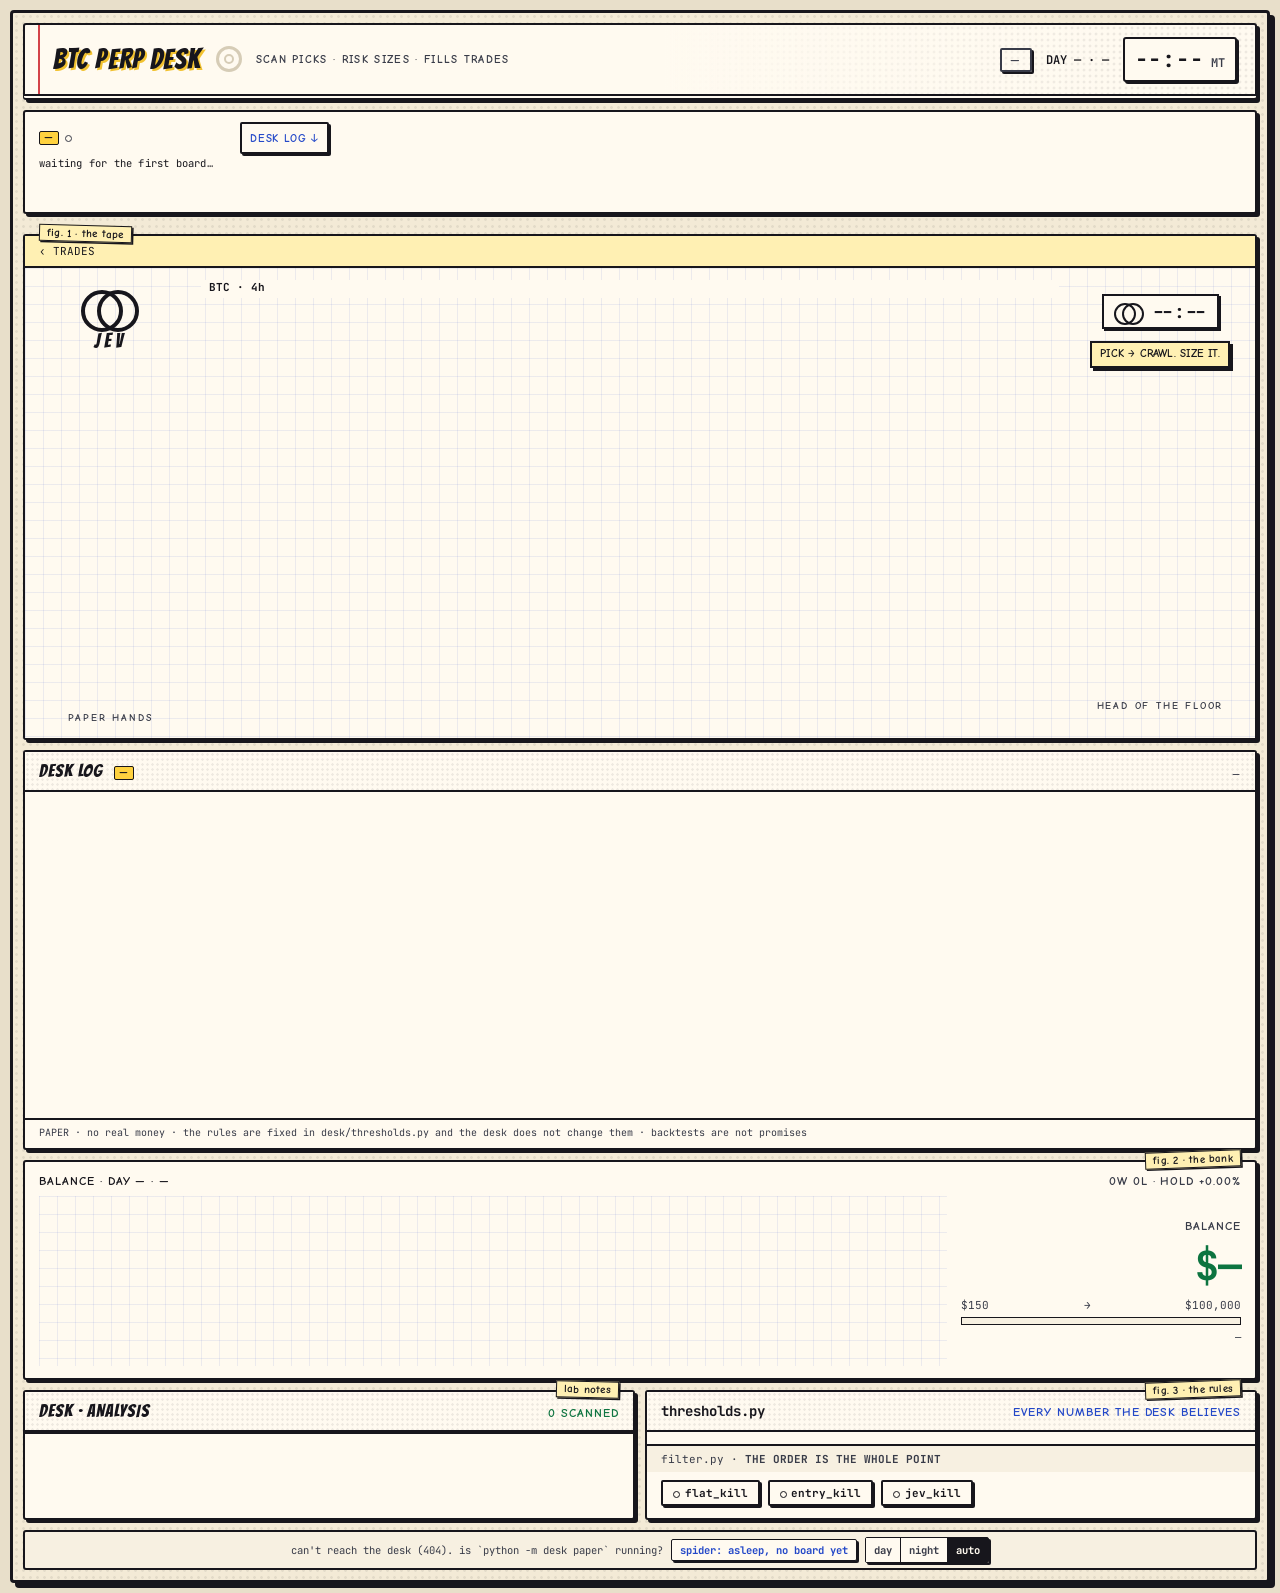
==== commit 33d7fd1c: "Mountain Time on the boards, the page and the phone Every time the owner reads is now Mountain Time " ====
--- a/dashboard/index.html
+++ b/dashboard/index.html
@@ -33,7 +33,7 @@
     <div class="clock">
       <span class="mode" id="mode">—</span>
       <span class="daydate" id="daydate">DAY — · —</span>
-      <span class="time"><b id="time">--:--</b> UTC</span>
+      <span class="time"><b id="time">--:--</b> <span id="tz">MT</span></span>
     </div>
   </header>
 
@@ -70,7 +70,7 @@
   <!-- the VT basket's tab: its three coins instead of the price chart and the agents -->
   <section class="panel basket basket-only" id="basket">
     <div class="ticker" id="vt-ticker">‹ BASKET</div>
-    <div class="panel-head"><span>HOLDINGS · AT THE 00:00 UTC CLOSE</span><span class="wait" id="vt-next">NEXT DECISION 00:00 UTC</span></div>
+    <div class="panel-head"><span id="vt-head">HOLDINGS · AT THE DAILY CLOSE</span><span class="wait" id="vt-next">NEXT DECISION</span></div>
     <div class="vt-body">
       <div class="ol-exp" id="vt-exp"></div>
       <p class="vt-rule" id="vt-rule"></p>
--- a/dashboard/theme-comic.css
+++ b/dashboard/theme-comic.css
@@ -258,6 +258,7 @@
 .ol-rows div.now { border-color: var(--green); box-shadow: 2px 2px 0 var(--green); }
 .v { font-family: var(--pixel); font-weight: 600; font-size: 11px; }
 .gates li, .rule { border-bottom: 1px dashed var(--line); }
+.gates li span:first-child { padding-right: .3em; }   /* room for the slanted last digit of a value: its clip never eats it */
 .events b { font-family: var(--pixel); font-weight: 600; font-size: 10.5px; }
 .thr-sec { font-family: var(--pixel); font-weight: 600; font-size: 11px; color: var(--muted); border-bottom: 1.5px solid var(--pen); padding-bottom: 1px; }
 .filter-line { border-top: 2px solid var(--pen); background: var(--panel-2); }
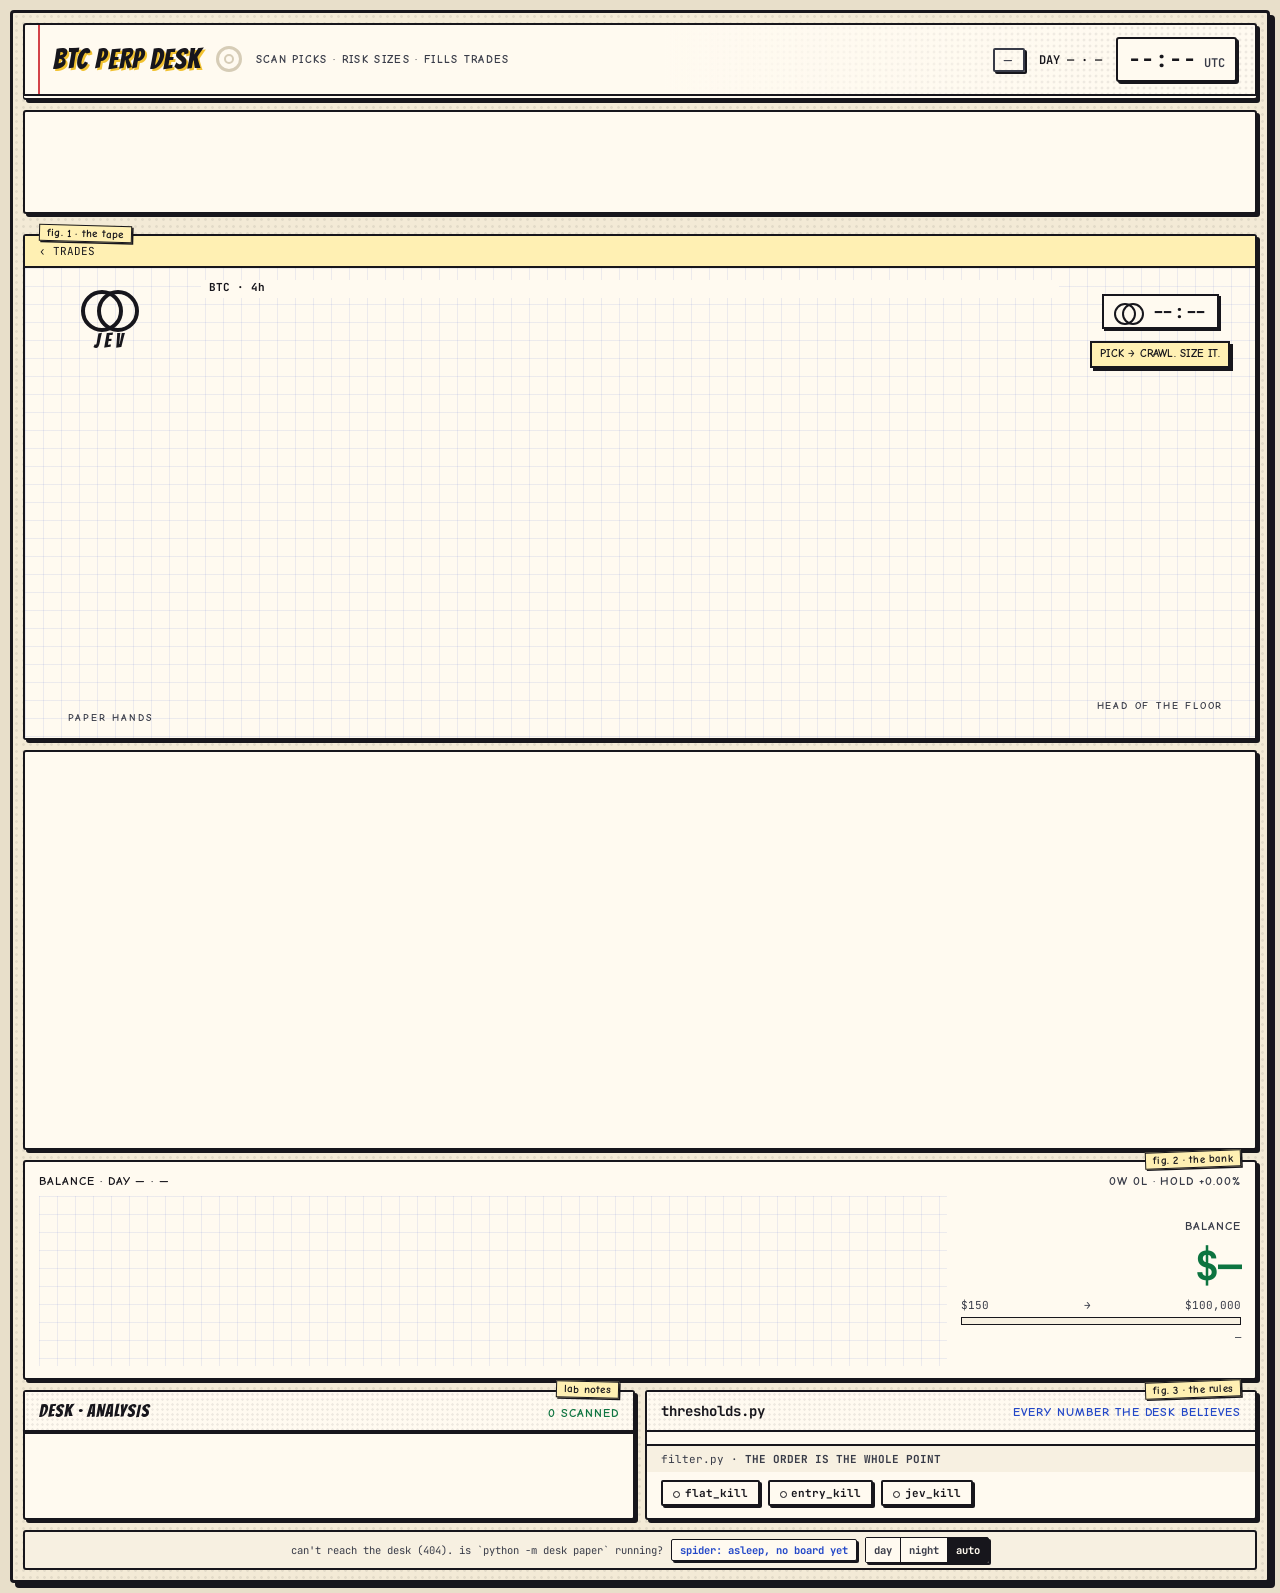
==== commit b3608a39: "Merge the Coinbase SHADOW connection (read only), with LIVE locked in code SHADOW reads the real Coi" ====
--- a/dashboard/index.html
+++ b/dashboard/index.html
@@ -33,11 +33,13 @@
     <div class="clock">
       <span class="mode" id="mode">—</span>
       <span class="daydate" id="daydate">DAY — · —</span>
-      <span class="time"><b id="time">--:--</b> <span id="tz">MT</span></span>
+      <span class="time"><b id="time">--:--</b> UTC</span>
     </div>
   </header>
 
   <nav class="panel coins" id="coins" hidden aria-label="paper accounts"></nav>
+  <!-- BTC SHADOW (the real Coinbase account, read only): its own page, shown once it publishes a status; never a tab -->
+  <a class="panel shadow-link" id="shadow-link" href="shadow.html" hidden></a>
   <section class="panel act-monitor act-wait" id="monitor" aria-label="desk monitor: the last desk run, replayed, and live prices"></section>
 
   <section class="agents desk-only" id="agents"></section>
@@ -70,7 +72,7 @@
   <!-- the VT basket's tab: its three coins instead of the price chart and the agents -->
   <section class="panel basket basket-only" id="basket">
     <div class="ticker" id="vt-ticker">‹ BASKET</div>
-    <div class="panel-head"><span id="vt-head">HOLDINGS · AT THE DAILY CLOSE</span><span class="wait" id="vt-next">NEXT DECISION</span></div>
+    <div class="panel-head"><span>HOLDINGS · AT THE 00:00 UTC CLOSE</span><span class="wait" id="vt-next">NEXT DECISION 00:00 UTC</span></div>
     <div class="vt-body">
       <div class="ol-exp" id="vt-exp"></div>
       <p class="vt-rule" id="vt-rule"></p>
--- a/dashboard/theme-comic.css
+++ b/dashboard/theme-comic.css
@@ -351,3 +351,6 @@
   .card::after { animation: none !important; }
   body.has-live .chart-wrap::before { opacity: 0; }
 }
+
+/* BTC SHADOW: the pill on the main board and on its own page, paper lettering on the lab-ink badge (AA in both editions) */
+.mode.shadow { color: var(--panel); background: var(--cyan); border-color: var(--pen); }
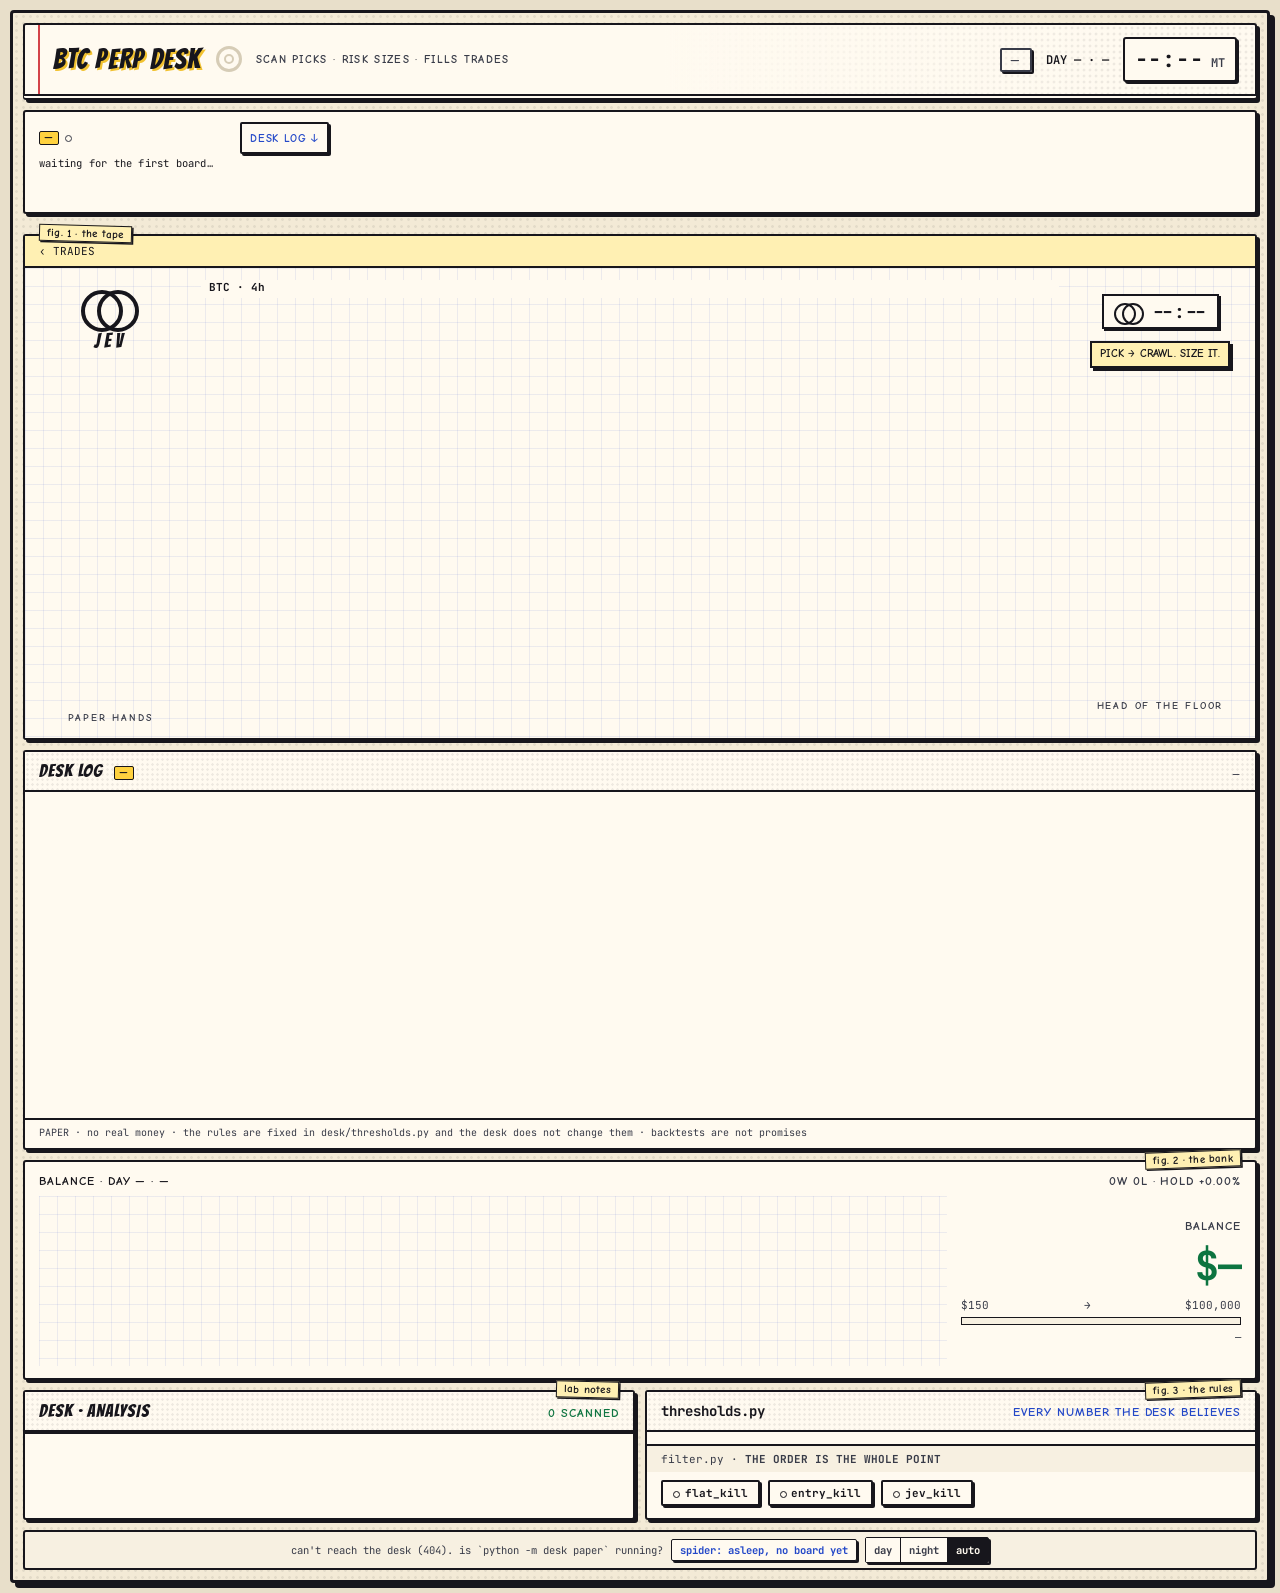
==== commit e94d763f: "Merge the dashboard follow-up: Mountain Time, live account cards, BTC's forming candle Every time on" ====
--- a/dashboard/index.html
+++ b/dashboard/index.html
@@ -9,7 +9,9 @@
 <meta name="color-scheme" content="light dark">
 <meta name="theme-color" content="#e8dfca" media="(prefers-color-scheme: light)">
 <meta name="theme-color" content="#0d1119" media="(prefers-color-scheme: dark)">
-<script>try{var e=localStorage.getItem("desk-edition");if(e=="day"||e=="night")document.documentElement.dataset.edition=e}catch(x){}</script>
+<!-- a picked edition, before the first paint: the page's colors and the phone's status bar (both theme-colors take
+     the picked one's; each keeps its own in data-own for edition.js's auto) -->
+<script>try{var e=localStorage.getItem("desk-edition");if(e=="day"||e=="night"){document.documentElement.dataset.edition=e;var m=document.querySelectorAll('meta[name="theme-color"]'),c="",i;for(i=0;i<m.length;i++)if(/dark/.test(m[i].media)==(e=="night"))c=m[i].content;for(i=0;i<m.length;i++){m[i].setAttribute("data-own",m[i].content);if(c)m[i].content=c}}}catch(x){}</script>
 <link rel="preconnect" href="https://fonts.googleapis.com">
 <link rel="preconnect" href="https://fonts.gstatic.com" crossorigin>
 <link rel="stylesheet" href="https://fonts.googleapis.com/css2?family=JetBrains+Mono:wght@400;600;700&display=swap">
@@ -33,7 +35,7 @@
     <div class="clock">
       <span class="mode" id="mode">—</span>
       <span class="daydate" id="daydate">DAY — · —</span>
-      <span class="time"><b id="time">--:--</b> UTC</span>
+      <span class="time"><b id="time">--:--</b> <span id="tz">MT</span></span>
     </div>
   </header>
 
@@ -72,7 +74,7 @@
   <!-- the VT basket's tab: its three coins instead of the price chart and the agents -->
   <section class="panel basket basket-only" id="basket">
     <div class="ticker" id="vt-ticker">‹ BASKET</div>
-    <div class="panel-head"><span>HOLDINGS · AT THE 00:00 UTC CLOSE</span><span class="wait" id="vt-next">NEXT DECISION 00:00 UTC</span></div>
+    <div class="panel-head"><span id="vt-head">HOLDINGS · AT THE DAILY CLOSE</span><span class="wait" id="vt-next">NEXT DECISION</span></div>
     <div class="vt-body">
       <div class="ol-exp" id="vt-exp"></div>
       <p class="vt-rule" id="vt-rule"></p>
--- a/dashboard/style.css
+++ b/dashboard/style.css
@@ -39,6 +39,7 @@
 .frame {
   max-width: 1320px; margin: 0 auto; background-color: var(--bg); border: 1px solid rgba(46, 230, 255, .35);
   border-radius: 2px; padding: 10px; display: grid; gap: 10px;
+  grid-template-columns: minmax(0, 1fr);   /* one column, never wider than the frame: no panel widens the page */
   background-image:
     linear-gradient(rgba(46, 230, 255, .035) 1px, transparent 1px),
     linear-gradient(90deg, rgba(46, 230, 255, .035) 1px, transparent 1px);
@@ -98,10 +99,10 @@
 .sh-two { display: grid; grid-template-columns: repeat(2, minmax(0, 1fr)); gap: 1px; background: var(--line); }
 .sh-two > div { background: var(--panel); padding: 10px 12px; min-width: 0; }
 .sh-two .big { font-size: 26px; font-weight: 700; margin: 4px 0 8px; }
-#board .stats { display: grid; gap: 4px; padding: 8px 12px; }
+#board .stats { display: grid; grid-template-columns: repeat(2, minmax(0, 1fr)); gap: 4px 14px; padding: 8px 12px; }   /* its own grid, not the main board's 7 columns */
 #board .stats > div { display: flex; justify-content: space-between; gap: 10px; font-size: 11px; border-bottom: 1px dotted var(--line); padding-bottom: 3px; }
 #board .stats span { color: var(--muted); flex: 0 0 auto; }
-#board .stats b { text-align: right; font-weight: 600; overflow-wrap: anywhere; min-width: 0; }
+#board .stats b { text-align: right; font-weight: 600; white-space: normal; overflow-wrap: anywhere; min-width: 0; }
 .sh-body { padding: 8px 12px; font-size: 11.5px; line-height: 1.55; }
 .sh-body p { margin: 0 0 6px; }
 #board ul { list-style: none; margin: 0; padding: 8px 12px; display: grid; gap: 5px; font-size: 11px; line-height: 1.5; overflow-wrap: anywhere; }
@@ -129,6 +130,11 @@
 .coin.total { cursor: default; }
 .coin .c-name { font-family: var(--pixel); font-size: 13px; letter-spacing: .08em; display: flex; justify-content: space-between; gap: 6px; }
 .coin .c-name i { font-style: normal; font-family: var(--mono); font-size: 10px; color: var(--muted); letter-spacing: 0; }
+/* BTC's card says whose price it shows (app.js srcMark): a small word over the price, so it fits a 320 px phone */
+.coin .c-name i.c-px { display: flex; flex-direction: column; align-items: flex-end; align-self: flex-end; line-height: 1.1; }
+.coin .c-src { font-size: 8px; font-weight: 700; letter-spacing: .04em; color: var(--dim); white-space: nowrap; }
+.coin .c-src.cb { color: var(--cyan); }
+.coin .c-src.stale { color: var(--orange); }
 .coin .c-bank { font-weight: 700; font-size: 16px; }
 .coin .c-sub { font-size: 10px; color: var(--muted); white-space: nowrap; overflow: hidden; text-overflow: ellipsis; }
 /* five tabs don't fit a desktop's width in one line: let the sub-line wrap there (phones keep one line) */
@@ -208,6 +214,7 @@
 .swatch.slow { background: var(--blue); }
 .swatch.channel { width: 16px; background: repeating-linear-gradient(90deg, var(--muted) 0 3px, transparent 3px 5px); }
 .swatch.stop { background: var(--orange); }
+.swatch.prov { width: 8px; height: 9px; background: none; border: 1px dashed var(--muted); border-radius: 0; }   /* BTC's provisional newest candle */
 .chart-wrap::before {
   content: ""; position: absolute; left: 8px; right: 8px; top: 28px; height: 2px; z-index: 1;
   background: linear-gradient(90deg, transparent, var(--cyan), transparent);
@@ -227,7 +234,7 @@
 .chip { width: 30px; height: 30px; border-radius: 50%; display: grid; place-items: center; font-family: var(--pixel); font-size: 12px; color: #111; font-weight: 700; border: 2px solid rgba(0,0,0,.35); }
 .chip.off { opacity: .28; }
 .mini-clock { display: flex; align-items: center; gap: 8px; border: 1px solid var(--line); padding: 4px 10px; }
-.mini-clock b { color: var(--text); font-size: 18px; }
+.mini-clock b { color: var(--text); font-size: 18px; white-space: nowrap; }   /* "12:30 am MT" on one line */
 .kill-state { font-family: var(--pixel); font-size: 10px; display: grid; gap: 3px; width: 100%; }
 .kill-state div { display: flex; justify-content: space-between; color: var(--dim); }
 .kill-state .on { color: var(--red); }
@@ -333,6 +340,8 @@
 .spider[data-mood="found"] { filter: drop-shadow(0 0 3px #ffd84a); }
 .spider[data-mood="trade"] { filter: drop-shadow(0 0 3px #f7f8fb); }
 .spider.asleep, .spider[data-mood="asleep"] { opacity: .4; filter: none; }   /* no fresh board: the desk is not running */
+.spider { transition: opacity .12s linear; }   /* back in view gently, out of the way at once: */
+.spider.over-money { opacity: .15; transition-duration: 0s; }   /* crossing a bank, a price or a P&L on its way */
 .spider-silk { display: none; width: 1px; height: 1px; background: var(--cyan); box-shadow: 0 0 6px var(--cyan); transform-origin: 0 0; }
 
 /* phones and narrow windows */
@@ -353,7 +362,8 @@
   body { padding: 4px; }
   .frame { padding: 6px; gap: 6px; }
   /* on a phone, what you check first goes first: money, position, chart, then the desk */
-  .header { order: 1; } .coins { order: 1; } .balance { order: 2; }
+  .header { order: 1; } .coins { order: 1; } .shadow-link { order: 1; } .balance { order: 2; }
+  #board .stats { grid-template-columns: minmax(0, 1fr); }
   .coins { grid-template-columns: repeat(2, minmax(0, 1fr)); } .stage, .basket { order: 3; } .agents { order: 4; }
   .coin.total:nth-child(odd) { grid-column: 1 / -1; }   /* five tabs: ALL takes the last row */
   .h-head { display: none; }
@@ -389,6 +399,14 @@
   .stats { grid-template-columns: repeat(2, minmax(0, 1fr)); }
 }
 
+/* a 320 px phone: the header's row (PAPER, the day, "12:30 am MT") fits in one line whatever the run's hour */
+@media (max-width: 360px) {
+  .clock { gap: 4px; }
+  .clock .time { padding: 4px 5px; }
+  .clock .time b { font-size: 14px; letter-spacing: 0; }
+  .mode { letter-spacing: .04em; padding: 3px 4px; }
+}
+
 /* an account with no board this run (its step failed: a deposits.json mistake, say): app.js notice() says why */
 .acct-err { padding: 8px 12px; font-size: 11px; line-height: 1.5; color: var(--orange); border-color: var(--orange); overflow-wrap: anywhere; }
 .acct-err[hidden] { display: none; }
--- a/dashboard/activity.css
+++ b/dashboard/activity.css
@@ -58,6 +58,7 @@
 .act-sh { display: flex; justify-content: space-between; gap: 8px; font-size: 10px; white-space: nowrap; overflow: hidden; }
 .act-sh > span:first-child { color: var(--blue); overflow: hidden; text-overflow: ellipsis; }
 .act-cnt { flex: none; color: var(--muted); }
+@media (max-width: 340px) { .act-sh .act-tz { display: none; } }   /* a 320 px phone: "REPLAY · LAST RUN 10:30 PM" whole */
 .act-wd, .act-cnt .c-info, .act-cnt .c-skip { display: none; }   /* a phone: the grey nodes need no count */
 .act-cnt .c-pass { color: var(--green); } .act-cnt .c-wait { color: var(--blue); } .act-cnt .c-drop { color: var(--red); }
 .act-cnt .c-mark { color: var(--yellow); } .act-cnt .c-info, .act-cnt .c-skip { color: var(--muted); }
@@ -213,3 +214,9 @@
   .act-node.act-hold, .act-lines.act-rp li.cur .act-t::before { animation: none !important; }
   .act-mk, .act-nodes.act-rp .act-node, .act-nodes.act-rp .act-chip, .act-lines.act-rp li { transition: none !important; }
 }
+
+/* a narrow phone: the one-line readouts wrap onto a second line rather than lose their ends (a price, a time) */
+@media (max-width: 420px) {
+  .act-read, .act-vtl > div { white-space: normal; text-overflow: clip; }
+  .act-tape > div { white-space: normal; height: auto; text-overflow: clip; }
+}
--- a/dashboard/theme-comic.css
+++ b/dashboard/theme-comic.css
@@ -31,7 +31,8 @@
   /* meaning: 4.5:1 as text on --panel, --panel-2 and --caption */
   --green: #0d7440;         /* a gain, PASS, scan */
   --red: #a0158a;           /* a loss, DROP, a kill or halt that is ON: magenta, never --brand-red */
-  --orange: #7e2400;        /* risk, the stop, warnings: a deep rust, apart from the gain green for a red-green-blind eye */
+  --orange: #a84a00;        /* risk, the stop, warnings: a burnt orange (a deeper rust read as a dark red, a loss, in a
+                               run of text), apart from the gain green for a red-green-blind eye as well as rust was */
   --amber: #846000;         /* vet, MARK, an order waiting */
   --blue: #1c2a66;          /* crowd, the slow average, WAIT, deposits: navy */
   --cyan: #2348c8;          /* the crawler, live prices, the fast average: lab-ink blue */
@@ -151,17 +152,18 @@
 .live-dot { box-shadow: 0 0 0 1.5px var(--panel), 0 0 0 2.5px var(--cyan); }
 
 /* ---- money: a gain gets an up triangle, a loss a down one, zero nothing (app.js's tone(): up / down / flat) ------ */
-:is(.c-bank, #balance, #bal-hold, #ticker span, #vt-ticker span).up::before,
-:is(.c-bank, #balance, #bal-hold, #ticker span, #vt-ticker span).down::before {
+:is(.c-bank, #balance, #bal-hold, #ticker span, #vt-ticker span, .h-row .h-pnl).up::before,
+:is(.c-bank, #balance, #bal-hold, #ticker span, #vt-ticker span, .h-row .h-pnl).down::before,
+.stats .h-pnl:is(.up, .down) > b::before {
   content: ""; display: inline-block; width: .6em; height: .52em; margin-right: .22em; vertical-align: .06em; background: currentColor;
   -webkit-clip-path: polygon(50% 0, 100% 100%, 0 100%); clip-path: polygon(50% 0, 100% 100%, 0 100%);
 }
-:is(.c-bank, #balance, #bal-hold, #ticker span, #vt-ticker span).down::before {
+:is(.c-bank, #balance, #bal-hold, #ticker span, #vt-ticker span, .h-row .h-pnl).down::before, .stats .h-pnl.down > b::before {
   -webkit-clip-path: polygon(0 0, 100% 0, 50% 100%); clip-path: polygon(0 0, 100% 0, 50% 100%);
 }
-:is(.c-bank, #bal-hold, #ticker span, #vt-ticker span).flat { color: var(--text); }
+:is(.c-bank, #bal-hold, #ticker span, #vt-ticker span, .h-row .h-pnl).flat, .stats .h-pnl.flat { color: var(--text); }   /* VT's unrealised too */
 #balance.flat { color: var(--text) !important; }   /* app.js colors the big balance inline: zero is neither */
-:is(.c-bank, #balance, #bal-hold, #ticker span, #vt-ticker span):is(.up, .down) { white-space: nowrap; }   /* the mark stays with its number */
+:is(.c-bank, #balance, #bal-hold, #ticker span, #vt-ticker span, .h-row .h-pnl):is(.up, .down) { white-space: nowrap; }   /* the mark stays with its number */
 #balance.up::before, #balance.down::before { width: .5em; height: .42em; vertical-align: .14em; }
 
 /* ---- agent cards: one comic panel per character, its color as the strip on top, its line in a caption box ------ */
@@ -174,6 +176,9 @@
 .card.alert { box-shadow: 4px 4px 0 var(--card, var(--shadow)); }
 .card.blocked { border-color: var(--red); border-top-color: var(--red); box-shadow: 4px 4px 0 var(--red);
   background: repeating-linear-gradient(135deg, color-mix(in srgb, var(--red) 9%, transparent) 0 4px, transparent 4px 9px), var(--panel); }
+/* SIZE's value is dollars that are neither a gain nor a loss (the trade it would size): ink with a hint of the card's
+   color, never a shade a gain's green could be taken for */
+#card-size .value { color: var(--text); color: color-mix(in srgb, var(--lime) 20%, var(--text)); }
 .card .quote { background: var(--caption); border: 1.5px solid var(--pen); color: var(--text); padding: 2px 5px; font-family: var(--pixel); font-weight: 600; font-size: 11px; line-height: 1.3; }
 .bar { background: var(--line); }
 
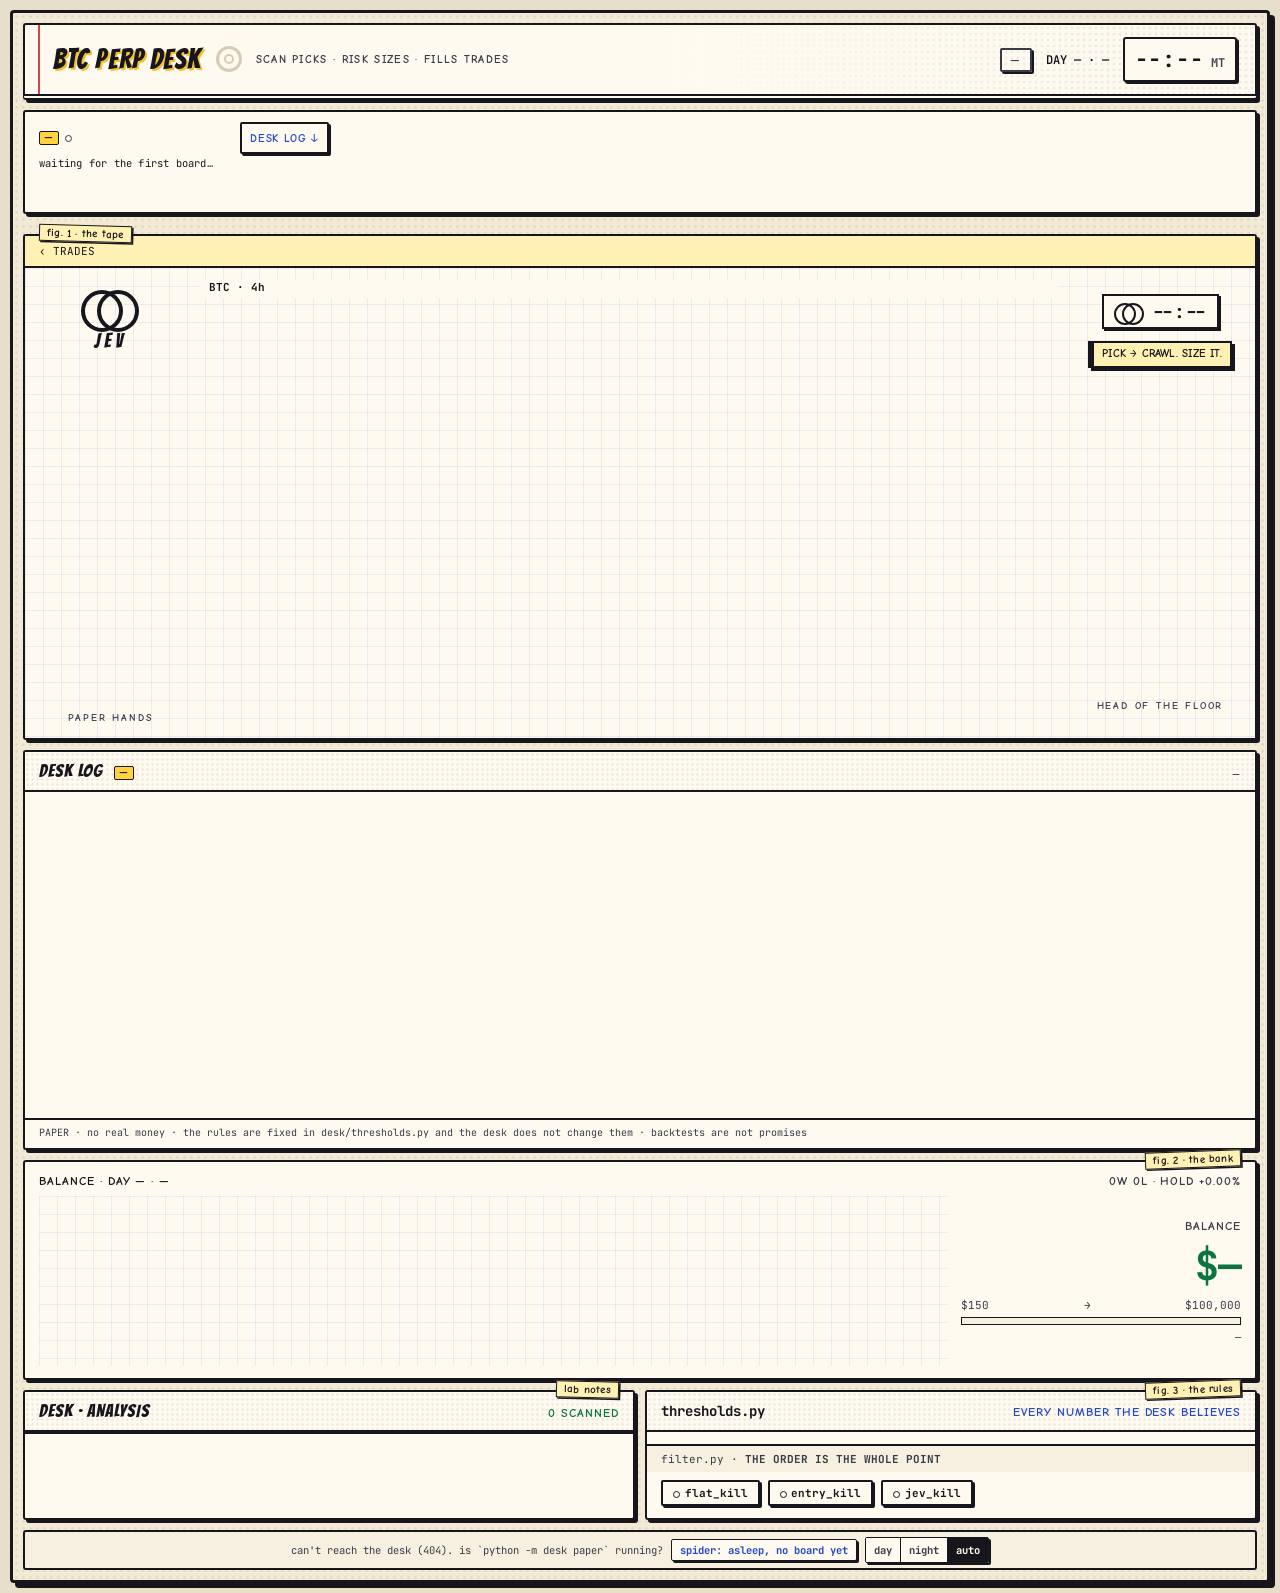
==== commit 0da29d6c: "A card's mark is a highlight with no words on the chart Hovering, focusing or tapping a card still w" ====
--- a/dashboard/index.html
+++ b/dashboard/index.html
@@ -58,7 +58,10 @@
         <div class="chart-head"><span id="chart-title">BTC · 4h</span><span id="chart-sub"></span></div>
         <canvas id="chart"></canvas>
         <canvas id="web" class="web"></canvas>
-        <div class="bubbles" id="bubbles"></div>
+        <!-- an agent card pointing at what its note is about (app.js drawPoint): empty otherwise -->
+        <canvas id="point" class="point" aria-hidden="true"></canvas>
+        <!-- for an older app.js still cached (it fills #bubbles): it doesn't throw, and hidden shows nothing -->
+        <div class="bubbles" id="bubbles" hidden></div>
       </div>
       <aside class="stage-right">
         <div class="chips" id="chips"></div>
@@ -130,11 +133,12 @@
     </div>
   </section>
 
-  <footer class="foot"><span id="foot">connecting…</span><button type="button" class="spider-toggle" id="spider-toggle" hidden aria-pressed="true" title="the pixel spider walks to whatever the desk just did: the gate cards in the order the desk checks them, the newest candle, the trigger line, new fills (on VT: each coin's row, then the bank). it curls up when the board is stale">spider: on</button><span class="edition" role="group" aria-label="page colors" title="day or night paper; auto follows this device's light or dark setting"><button type="button" data-edition-pick="day" aria-pressed="false">day</button><button type="button" data-edition-pick="night" aria-pressed="false">night</button><button type="button" data-edition-pick="auto" aria-pressed="true">auto</button></span></footer>
+  <footer class="foot"><span id="foot">connecting…</span><button type="button" class="spider-toggle" id="spider-toggle" hidden aria-pressed="true" title="the pixel spider walks to whatever the desk just did: the gate cards in the order the desk checks them, the newest candle, the trigger line, new fills (on VT: each coin's row, then the bank). it curls up when the board is stale">spider: on</button><span class="edition" role="group" aria-label="page colors" title="day or night paper; auto follows this device's light or dark setting"><button type="button" data-edition-pick="day" aria-pressed="false">day</button><button type="button" data-edition-pick="night" aria-pressed="false">night</button><button type="button" data-edition-pick="auto" aria-pressed="true">auto</button></span><span class="build" id="build" hidden></span></footer>
 </div>
 <script src="app.js"></script>
 <script src="spider.js"></script>
 <script src="activity.js"></script>
 <script src="edition.js"></script>
+<script src="version.js"></script>
 </body>
 </html>
--- a/dashboard/style.css
+++ b/dashboard/style.css
@@ -14,7 +14,9 @@
   --yellow: var(--amber); /* activity.css / activity.js still use this name */
   --pink: var(--cyan);    /* activity.css still uses this name; the color is the live cyan */
   --blue: #6ea0ff;    /* crowd, the slow average */
-  --cyan: #2ee6ff;    /* crawler, live prices, the fast average */
+  --cyan: #2ee6ff;    /* crawler, the ticker's LIVE, the fast average */
+  --live: #ffd84a;    /* the chart's live price: its line and its "● LIVE" tag, a color no other line on it has */
+  --on-live: #070b10; /* the live tag's dot and lettering */
   --lime: #d6ff4a;    /* size */
   --ice: #d5deea;     /* fills */
   --white: #f7f8fb;   /* chief */
@@ -153,6 +155,7 @@
   background: var(--panel); border: 1px solid var(--line); border-top: 2px solid var(--card, var(--line)); border-radius: 2px; padding: 10px 12px 9px;
   display: grid; grid-template-columns: 38px 1fr auto; grid-template-rows: auto auto auto auto; column-gap: 10px;
   min-width: 0; position: relative; overflow: hidden;
+  -webkit-tap-highlight-color: transparent;   /* a tap's answer is the chart's mark (app.js aim), not a grey flash */
 }
 .card::after {
   content: ""; position: absolute; top: 0; bottom: 0; left: 0; width: 42%;
@@ -181,7 +184,11 @@
 .card .detail { grid-column: 1 / span 2; font-family: var(--pixel); font-size: 10px; color: var(--dim); margin-top: 8px; white-space: nowrap; overflow: hidden; text-overflow: ellipsis; }
 .card .value { grid-column: 3; grid-row: 3; align-self: end; font-family: var(--mono); font-weight: 700; font-size: 18px; white-space: nowrap; color: var(--card, var(--text)); }
 .card .bar { grid-column: 1 / span 3; margin-top: 5px; }
-.card .quote { grid-column: 1 / span 3; font-size: 10.5px; color: var(--muted); margin-top: 5px; white-space: nowrap; overflow: hidden; text-overflow: ellipsis; }
+/* the whole note, wrapped (a phone cuts it to a few lines below: overflow hidden is that cut's) */
+.card .quote { grid-column: 1 / span 3; font-size: 10.5px; color: var(--muted); margin-top: 5px; overflow: hidden; overflow-wrap: anywhere; }
+/* a card that points at something on the chart (app.js drawPoint gives it a tabindex): its outline while it does */
+.card[tabindex]:focus-visible { outline: 2px solid var(--card, var(--line)); outline-offset: 2px; }
+@media (hover: hover) { .card[tabindex]:hover { outline: 2px solid var(--card, var(--line)); outline-offset: 2px; } }
 .bar { height: 3px; background: var(--line); border-radius: 2px; overflow: hidden; }
 .bar i { display: block; height: 100%; width: 0; background: var(--green); transition: width .4s; }
 
@@ -205,7 +212,7 @@
 .jev-box .q span { font-family: var(--pixel); font-size: 9px; color: var(--dim); }
 .floor-label { font-family: var(--pixel); font-size: 10px; color: var(--muted); letter-spacing: .18em; margin-top: auto; text-align: center; }
 
-.chart-wrap { position: relative; padding: 12px 6px 6px; min-width: 0; overflow: hidden; }
+.chart-wrap { position: relative; padding: 12px 6px 6px; min-width: 0; overflow: hidden; isolation: isolate; }   /* the floor .web sits on: over the stage's paper, under the chart */
 .chart-head { display: flex; gap: 12px; flex-wrap: wrap; font-family: var(--pixel); font-size: 11px; color: var(--muted); padding: 0 8px 4px; }
 #chart-title { color: var(--coin); }
 .chart-head #chart-sub { color: var(--dim); }
@@ -215,6 +222,11 @@
 .swatch.channel { width: 16px; background: repeating-linear-gradient(90deg, var(--muted) 0 3px, transparent 3px 5px); }
 .swatch.stop { background: var(--orange); }
 .swatch.prov { width: 8px; height: 9px; background: none; border: 1px dashed var(--muted); border-radius: 0; }   /* BTC's provisional newest candle */
+.swatch.live { width: 14px; height: 9px; border-radius: 1px; background: radial-gradient(circle at 4px 50%, var(--on-live) 0 1.8px, transparent 2.3px), var(--live); }   /* the live tag: ● LIVE */
+.chart-head .lg { white-space: nowrap; }   /* a legend entry stays whole: a phone wraps between entries */
+.chart-head .lg-live.off { visibility: hidden; }   /* no live price now: its entry's room kept, nothing shown */
+/* the live tag's dot beating once for a new price (app.js liveBeat: an animation of 0.5 s, none at rest) */
+.live-beat { position: absolute; width: 5px; height: 5px; margin: -2.5px 0 0 -2.5px; border-radius: 50%; background: var(--on-live); opacity: 0; pointer-events: none; z-index: 1; }
 .chart-wrap::before {
   content: ""; position: absolute; left: 8px; right: 8px; top: 28px; height: 2px; z-index: 1;
   background: linear-gradient(90deg, transparent, var(--cyan), transparent);
@@ -223,11 +235,13 @@
 body.has-live .chart-wrap::before { opacity: .5; animation: scan 3.6s linear infinite; }
 @keyframes scan { from { transform: translate3d(0, 0, 0); } to { transform: translate3d(0, 300px, 0); } }
 #chart { width: 100%; height: 330px; display: block; }
-.web { position: absolute; left: 0; top: 0; width: 100%; height: 100%; pointer-events: none; }
-.bubbles { position: absolute; inset: 0; pointer-events: none; z-index: 2; }
-.bubble { position: absolute; font-size: 10.5px; color: var(--white); background: rgba(13,15,31,.92); border: 1px solid var(--dim); padding: 4px 7px; border-radius: 2px; max-width: 250px; line-height: 1.35; }
-.bubble.static { position: static; border-color: var(--line); }
-.bubble b { font-family: var(--pixel); font-size: 9px; letter-spacing: .1em; margin-right: 5px; }
+/* the crawler's web under the chart's canvas: the candles, lines and tags are drawn over its silk, never under it */
+.web { position: absolute; left: 0; top: 0; width: 100%; height: 100%; pointer-events: none; z-index: -1; }
+/* a card pointing at its thing (app.js drawPoint), over the chart only while a card is hovered, focused or tapped */
+.point { position: absolute; left: 0; top: 0; width: 100%; height: 100%; pointer-events: none; z-index: 1; opacity: 0; transition: opacity .2s; }
+.point.on { opacity: 1; }
+/* the chief's line, beside the chart */
+.bubble.static { font-size: 10.5px; color: var(--white); background: rgba(13,15,31,.92); border: 1px solid var(--line); padding: 4px 7px; border-radius: 2px; max-width: 250px; line-height: 1.35; }
 .sprite-slot canvas { width: 48px; height: 48px; image-rendering: pixelated; }
 
 .chips { display: flex; gap: 4px; flex-wrap: wrap; justify-content: center; }
@@ -328,6 +342,8 @@
 .spider-toggle { font: inherit; color: var(--muted); background: transparent; border: 1px solid var(--line); border-radius: 2px; padding: 2px 8px; margin-left: 8px; cursor: pointer; }
 .spider-toggle[aria-pressed="true"] { color: var(--cyan); border-color: var(--cyan); }
 .spider-toggle:focus-visible { outline: 2px solid var(--cyan); outline-offset: 2px; }
+.foot .build { display: block; }   /* version.js: the build this page runs, its own line (a deploy's stamp; none locally) */
+.foot .build[hidden] { display: none; }
 
 /* the walking crawler (spider.js): clipped to the frame so it can never move or widen the page, and it never
    takes a tap or a click */
@@ -351,12 +367,17 @@
   .stage-left, .stage-right { flex-direction: row; flex-wrap: wrap; justify-content: center; }
   .stage-left .floor-label, .stage-right .floor-label, .sprite-slot, .bubble.static { display: none; }
   .jev-box { width: auto; flex: 1; min-width: 200px; }
-  .bubbles { display: none; }
   .bal-body, .bottom, .analysis-body { grid-template-columns: minmax(0, 1fr); }
   .bal-side { align-items: flex-start; order: -1; }
   .stats { grid-template-columns: repeat(4, minmax(0, 1fr)); }
   .h-row { grid-template-columns: 64px repeat(6, minmax(0, 1fr)); }
   .h-row b { white-space: normal; }
+  /* two cards a row: a card's detail line (funding and open interest, risk, the fee) wraps, never cut off */
+  .card .detail { white-space: normal; text-overflow: clip; overflow-wrap: anywhere; line-height: 1.35; }
+}
+/* a phone held sideways: the title a size down, so BTC's long one keeps the ring beside it (at 28 px it fits from 598) */
+@media (min-width: 561px) and (max-width: 600px) {
+  .brand h1 { font-size: 25px; }
 }
 @media (max-width: 560px) {
   body { padding: 4px; }
@@ -392,11 +413,21 @@
   .card .quote { grid-column: 1 / span 2; white-space: normal; display: -webkit-box; -webkit-line-clamp: 3; -webkit-box-orient: vertical; }
   #equity { height: 100px; }
   .brand h1 { font-size: 20px; }
+  /* a title that wraps (BTC's) keeps the ring on its last line, after the last word, never on a line of its own */
+  .brand { display: block; white-space: nowrap; line-height: 0; }   /* 0: its own font adds no height to the line */
+  .brand h1 { display: inline; white-space: normal; line-height: 1.05; }
+  .ring { display: inline-block; vertical-align: -5px; margin-left: 4px; }   /* the space before it and 4 px: the 14 px gap */
   .tagline { display: none; }
   .big { font-size: 30px; }
   #chart { height: 260px; }
   .thr-row { grid-template-columns: minmax(0, 1fr) 70px 70px 14px; padding-left: 0; }
   .stats { grid-template-columns: repeat(2, minmax(0, 1fr)); }
+}
+/* a narrow phone: a rule's name wraps at its underscores (app.js puts a <wbr> after each) in its own column, and a
+   tab's line shows whole */
+@media (max-width: 420px) {
+  .thr-row .n { white-space: normal; text-overflow: clip; overflow-wrap: anywhere; }
+  .coin .c-sub { display: block; -webkit-line-clamp: none; }
 }
 
 /* a 320 px phone: the header's row (PAPER, the day, "12:30 am MT") fits in one line whatever the run's hour */
@@ -422,4 +453,6 @@
   html[data-desk="up"] .ring, html[data-desk="up"] .ring::after { border-color: var(--cyan); }
   body.has-live .chart-wrap::before { opacity: 0; }
   .spider { transition: none; }
-}
+  .live-beat { display: none; }
+  .point { transition: none; }
+}
--- a/dashboard/activity.css
+++ b/dashboard/activity.css
@@ -163,7 +163,7 @@
   .act-log { order: 3; }
   .act-lines li { padding-left: 9px; grid-template-columns: 46px minmax(0, 1fr) auto; }
   .act-st > span:first-child { white-space: nowrap; overflow: hidden; text-overflow: ellipsis; display: block; }
-  .act-st.act-warn > span:first-child { white-space: normal; }     /* a warning wraps rather than lose its end */
+  .act-st > span.act-warn:first-child { white-space: normal; }     /* a warning wraps rather than lose its end */
 }
 /* a narrow phone: one status line, and the basket tab's title on one line, so the monitor's moving rows stay in the
    first screen; a short one (an iPhone SE in Safari shows ~548 px) drops the countdown's second, explaining line */
@@ -219,4 +219,6 @@
 @media (max-width: 420px) {
   .act-read, .act-vtl > div { white-space: normal; text-overflow: clip; }
   .act-tape > div { white-space: normal; height: auto; text-overflow: clip; }
-}
+  .act-sh { flex-wrap: wrap; row-gap: 0; white-space: normal; }   /* the counts under "REPLAY · LAST RUN …" */
+  .act-sh > span:first-child { text-overflow: clip; }
+}
--- a/dashboard/theme-comic.css
+++ b/dashboard/theme-comic.css
@@ -5,10 +5,11 @@
    Night follows prefers-color-scheme: dark unless the footer switch (edition.js) picks one: html[data-edition].
    Meaning colors: gains green, losses a magenta (never the decorative red), each with a triangle drawn in CSS
    (a gain up, a loss down, nothing on zero); LONG / SHORT are words, never arrows: the chart's entries are ink pins
-   lettered L / S, and its up candles are hollow, the down ones filled. The decorative red is a thin
-   notebook margin rule and the LIVE badge, never text next to numbers. app.js and spider.js read the :root tokens
-   for the canvases (--ink is the paper the price tags and hollow candles are cut from). Every number is in
-   JetBrains Mono: the two lettering fonts are subset to letters and punctuation, so digits fall through to it. */
+   lettered L / S, and its up candles are hollow, the down ones filled; its live price is a gold (--live) no other
+   line has, ending in a "● LIVE" tag. The decorative red is a thin notebook margin rule and the LIVE badge, never
+   text next to numbers. app.js and spider.js read the :root tokens for the canvases (--ink is the paper the price
+   tags and hollow candles are cut from). Every number is in JetBrains Mono: the two lettering fonts are subset to
+   letters and punctuation, so digits fall through to it. */
 
 :root {
   color-scheme: light;
@@ -35,7 +36,8 @@
                                run of text), apart from the gain green for a red-green-blind eye as well as rust was */
   --amber: #846000;         /* vet, MARK, an order waiting */
   --blue: #1c2a66;          /* crowd, the slow average, WAIT, deposits: navy */
-  --cyan: #2348c8;          /* the crawler, live prices, the fast average: lab-ink blue */
+  --cyan: #2348c8;          /* the crawler, the ticker's LIVE, the fast average: lab-ink blue (the ticker's LIVE is
+                               text on the caption strip, 4.5:1, which no gold the chart could use reaches by day) */
   --lime: #4f6e00;          /* size */
   --ice: #4b5a72;           /* fills: slate */
   --white: #17161c;         /* chief: ink */
@@ -54,10 +56,17 @@
   --spider-eye: #f2b705;
   --entry: #383b48;
   --channel: #6f6b63;
+  --live: #a68f00;          /* the chart's live price: its solid line and its "● LIVE" tag, a gold no other line on the
+                               chart has (3.1:1 as a line on --panel); greener and lighter than the stop's burnt orange,
+                               so a red-green-blind eye still tells the two apart (a darker gold would not). Night's
+                               is the PAPER sticker's gold, the edition's one gold: the tag says LIVE and its price */
+  --live-width: 2;          /* app.js: the live line's width, wider by day than its 1.5 at night: the gold is the
+                               lightest line on the paper */
+  --on-live: #17161c;       /* the live tag's dot and lettering, ink on the gold (5.6:1) */
   --candle-up: hollow;      /* up candles hollow, down ones filled */
   --entry-mark: pin;        /* entries as ink pins lettered L / S (no triangles: arrows mean money) */
-  --web-silk: rgba(35, 72, 200, .7);
-  --web-dot: #17161c;
+  --web-silk: rgba(35, 72, 200, .3);   /* the web: faint silk under the chart's canvas (style.css .web) */
+  --web-dot: rgba(23, 22, 28, .4);
   --web-glow: 0;
   --web-hub: #fffaf0;
   /* type */
@@ -76,8 +85,8 @@
     --lime: #c6e86b; --ice: #b9c7da; --white: #f1ead8;
     --btc: #f7a53c; --eth: #8fa3ff; --sol: #b9a5ff; --vt: #4fd6dc;
     --brand-red: #ff5a4f; --on-red: #17161c; --sticker: #ffd23f; --letter-shadow: #04060a; --tab-on: var(--caption); --chip-closed: #2e3648;
-    --spider-eye: #ffd23f; --entry: #e3dcc9; --channel: #8e97aa;
-    --web-silk: rgba(126, 240, 250, .5); --web-dot: #f1ead8; --web-glow: 3; --web-hub: #1a1d33;
+    --spider-eye: #ffd23f; --entry: #e3dcc9; --channel: #8e97aa; --live: #ffd23f; --live-width: 1.5; --on-live: #17161c;
+    --web-silk: rgba(126, 240, 250, .26); --web-dot: rgba(241, 234, 216, .45); --web-glow: 0; --web-hub: #1a1d33;
   }
 }
 :root[data-edition="night"] {
@@ -90,8 +99,8 @@
   --lime: #c6e86b; --ice: #b9c7da; --white: #f1ead8;
   --btc: #f7a53c; --eth: #8fa3ff; --sol: #b9a5ff; --vt: #4fd6dc;
   --brand-red: #ff5a4f; --on-red: #17161c; --sticker: #ffd23f; --letter-shadow: #04060a; --tab-on: var(--caption); --chip-closed: #2e3648;
-  --spider-eye: #ffd23f; --entry: #e3dcc9; --channel: #8e97aa;
-  --web-silk: rgba(126, 240, 250, .5); --web-dot: #f1ead8; --web-glow: 3; --web-hub: #1a1d33;
+  --spider-eye: #ffd23f; --entry: #e3dcc9; --channel: #8e97aa; --live: #ffd23f; --live-width: 1.5; --on-live: #17161c;
+  --web-silk: rgba(126, 240, 250, .26); --web-dot: rgba(241, 234, 216, .45); --web-glow: 0; --web-hub: #1a1d33;
 }
 
 /* ---- paper, frame, panels ---------------------------------------------------------------------------------- */
@@ -110,7 +119,7 @@
 .label { font-family: var(--pixel); font-weight: 600; }
 /* lettering faces: Bangers has one weight, Comic Neue one (700): no faux bold, and the digits that fall through to
    the mono take its 700 (headings) or 600 (labels) */
-.brand h1, .coin .c-name, .card .name, .jev-badge, .chip, .stats .sym b, .h-row .h-coin b, .bubble b { font-synthesis: none; }
+.brand h1, .coin .c-name, .card .name, .jev-badge, .chip, .stats .sym b, .h-row .h-coin b { font-synthesis: none; }
 
 /* ---- the masthead: a notebook cover label, ink lettering on the paper, a red margin rule, an ink double rule -- */
 .header {
@@ -209,14 +218,12 @@
 .jev-box .q span { font-family: var(--pixel); font-weight: 600; font-size: 10.5px; color: var(--dim); }
 .floor-label { font-family: var(--pixel); font-weight: 600; color: var(--muted); }
 .mini-clock { border: 2px solid var(--pen); background: var(--panel); box-shadow: 2px 2px 0 var(--shadow); }
-.bubble, .bubble.static {
+.bubble.static {
   color: var(--text); background: var(--caption); border: 2px solid var(--pen); border-radius: 0;
   box-shadow: 3px 3px 0 var(--shadow); font-family: var(--pixel); font-weight: 600; font-size: 11px; line-height: 1.3;
   text-transform: uppercase; letter-spacing: .02em; padding: 4px 8px 5px;
-}
-.bubble { border-left-width: 6px; }   /* app.js colors the border with the speaker's color: the left edge keeps it */
-.bubble:not(.static) { border-top-color: var(--pen) !important; border-right-color: var(--pen) !important; border-bottom-color: var(--pen) !important; }
-.bubble b { font-family: var(--display); font-weight: 700; font-size: 13px; letter-spacing: .08em; margin-right: 6px; }
+  border-left-width: 6px;   /* the chief's line beside the chart: a caption's thick left edge, as before */
+}
 .chip { font-family: var(--display); font-weight: 700; font-size: 15px; color: var(--panel); border: 2px solid var(--pen); }
 .chip.off { opacity: 1; background: var(--panel) !important; color: var(--dim); border: 2px dashed var(--muted); }   /* idle: hollow, not faded */
 .kill-state { font-family: var(--pixel); font-weight: 600; font-size: 11px; }
@@ -348,6 +355,8 @@
 }
 @media (max-width: 420px) {
   .kind-basket .brand h1 { font-size: 19px; }
+  .kind-basket .ring { vertical-align: -6px; }   /* the smaller title's middle level with the ring's, as 23 px is at -5 */
+  .card .quote { -webkit-line-clamp: 6; }   /* a 320 px phone's narrower card: SIZE's line takes five */
 }
 
 /* ---- motion: the theme adds none; under reduced motion what style.css stops stays still here too ------------------ */
